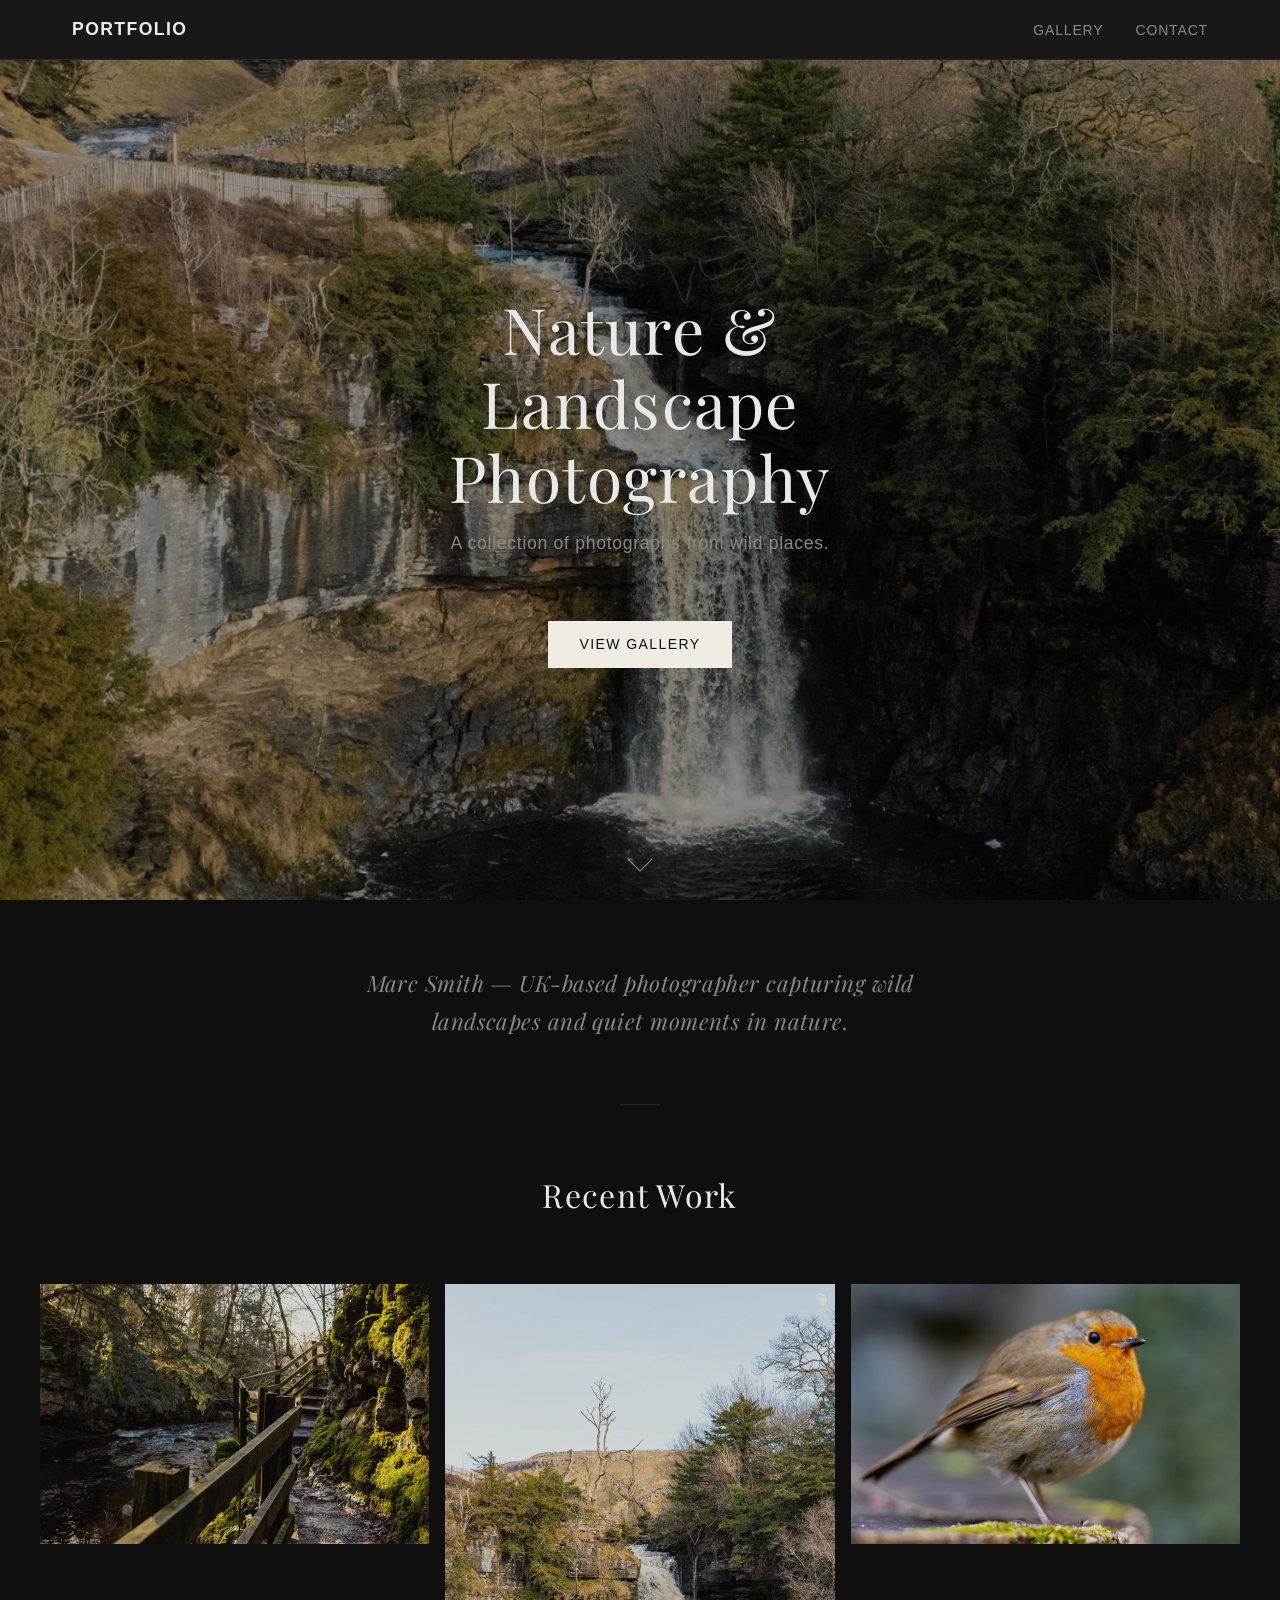
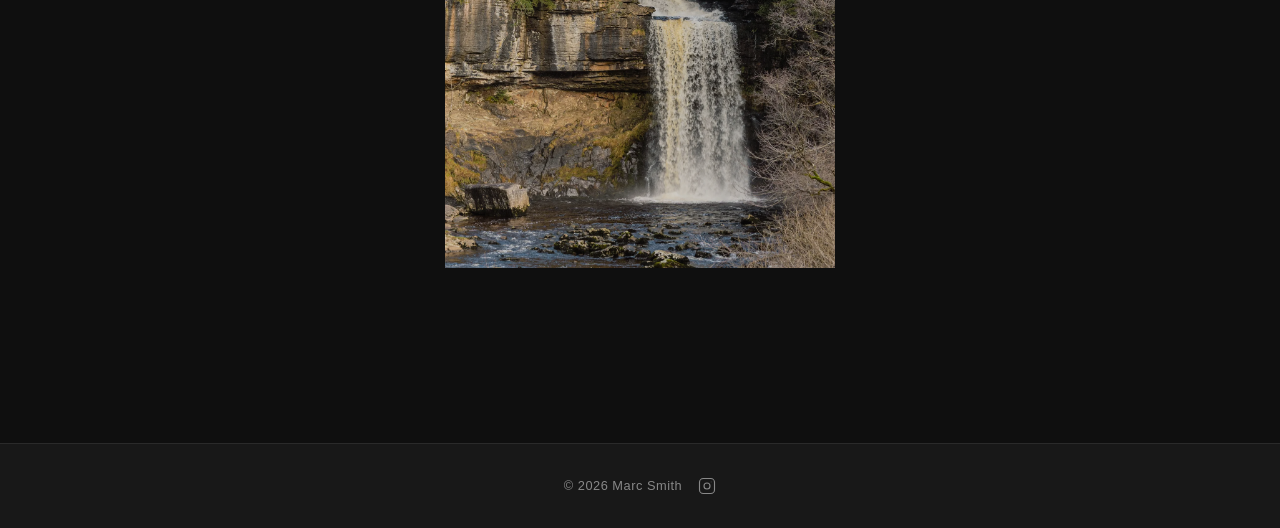
==== index.html @ 1455b78c "Add images and wire up hero and featured grid Co-Authored-By: Claude Sonnet 4.6 <noreply@anthropic.c" ====
<!DOCTYPE html>
<html lang="en">
<head>
  <meta charset="UTF-8">
  <meta name="viewport" content="width=device-width, initial-scale=1.0">
  <title>Photography Portfolio</title>
  <link rel="preconnect" href="https://fonts.googleapis.com">
  <link rel="preconnect" href="https://fonts.gstatic.com" crossorigin>
  <link href="https://fonts.googleapis.com/css2?family=Playfair+Display:wght@300;400&display=swap" rel="stylesheet">
  <link rel="stylesheet" href="styles.css">
</head>
<body>
  <header class="site-header">
    <div class="header-inner">
      <a href="index.html" class="site-logo">Portfolio</a>
      <nav class="site-nav" aria-label="Main navigation">
        <ul class="nav-list">
          <li><a href="gallery.html" class="nav-link">Gallery</a></li>
          <li><a href="contact.html" class="nav-link">Contact</a></li>
        </ul>
      </nav>
      <button class="nav-toggle" aria-label="Toggle navigation" aria-expanded="false">
        <span class="hamburger-bar"></span>
        <span class="hamburger-bar"></span>
        <span class="hamburger-bar"></span>
      </button>
    </div>
  </header>

  <main class="site-main">
    <section class="hero">
      <div class="hero-content">
        <h1 class="hero-title">Nature &amp; Landscape Photography</h1>
        <p class="hero-subtitle">A collection of photographs from wild places.</p>
        <a href="gallery.html" class="btn btn-primary">View Gallery</a>
      </div>
      <div class="scroll-indicator" aria-hidden="true">
        <span class="scroll-arrow"></span>
      </div>
    </section>

    <section class="about-teaser fade-in">
      <div class="about-inner">
        <p class="about-text">Marc Smith &mdash; UK-based photographer capturing wild landscapes and quiet moments in nature.</p>
      </div>
    </section>

    <div class="section-divider"></div>

    <section class="featured">
      <div class="featured-inner">
        <h2 class="featured-title fade-in">Recent Work</h2>
        <div class="featured-grid">
          <a href="gallery.html" class="featured-item fade-in">
            <img src="images/IMG_6391.webp" alt="Featured photograph 1" class="featured-img">
          </a>
          <a href="gallery.html" class="featured-item featured-item--tall fade-in">
            <img src="images/IMG_6436.webp" alt="Featured photograph 2" class="featured-img">
          </a>
          <a href="gallery.html" class="featured-item fade-in">
            <img src="images/IMG_6481.webp" alt="Featured photograph 3" class="featured-img">
          </a>
        </div>
        <a href="gallery.html" class="btn btn-primary fade-in">View All Photos</a>
      </div>
    </section>
  </main>

  <footer class="site-footer">
    <p>&copy; 2026 Marc Smith</p>
    <a href="https://instagram.com/" class="social-link" aria-label="Instagram" target="_blank" rel="noopener">
      <!-- Update href with your Instagram URL -->
      <svg class="social-icon" viewBox="0 0 24 24" fill="none" stroke="currentColor" stroke-width="1.5" stroke-linecap="round" stroke-linejoin="round" aria-hidden="true">
        <rect x="2" y="2" width="20" height="20" rx="5" ry="5"/>
        <circle cx="12" cy="12" r="4"/>
        <circle cx="17.5" cy="6.5" r="0.5" fill="currentColor" stroke="none"/>
      </svg>
    </a>
  </footer>

  <script src="nav.js"></script>
  <script>
    (function () {
      var els = document.querySelectorAll('.fade-in');
      if (!els.length || !window.IntersectionObserver) return;
      var io = new IntersectionObserver(function (entries) {
        entries.forEach(function (e) {
          if (e.isIntersecting) {
            e.target.classList.add('visible');
            io.unobserve(e.target);
          }
        });
      }, { threshold: 0.15 });
      els.forEach(function (el) { io.observe(el); });
    })();
  </script>
</body>
</html>
---- styles.css ----
/* ============================================================
   CSS Custom Properties — Design Tokens
   ============================================================ */
:root {
  --color-bg: #0f0f0f;
  --color-surface: #181818;
  --color-border: #2a2a2a;
  --color-text: #e8e8e8;
  --color-text-muted: #888888;
  --color-accent: #f0ece4;
  --color-btn-bg: #f0ece4;
  --color-btn-text: #0f0f0f;

  --font-family: -apple-system, BlinkMacSystemFont, 'Segoe UI', Roboto, Helvetica, Arial, sans-serif;
  --font-heading: 'Playfair Display', Georgia, serif;
  --font-size-base: 16px;
  --line-height-base: 1.6;

  --header-height: 60px;
  --max-width: 1200px;
  --spacing-sm: 0.5rem;
  --spacing-md: 1rem;
  --spacing-lg: 2rem;
  --spacing-xl: 4rem;
}

/* ============================================================
   Reset & Base
   ============================================================ */
*, *::before, *::after {
  box-sizing: border-box;
  margin: 0;
  padding: 0;
}

html {
  font-size: var(--font-size-base);
  scroll-behavior: smooth;
}

body {
  background-color: var(--color-bg);
  color: var(--color-text);
  font-family: var(--font-family);
  line-height: var(--line-height-base);
  min-height: 100vh;
  display: flex;
  flex-direction: column;
}

a {
  color: inherit;
  text-decoration: none;
}

ul {
  list-style: none;
}

img {
  max-width: 100%;
  height: auto;
  display: block;
}

/* ============================================================
   Site Header
   ============================================================ */
.site-header {
  position: sticky;
  top: 0;
  z-index: 100;
  background-color: var(--color-surface);
  border-bottom: 1px solid var(--color-border);
  height: var(--header-height);
}

.header-inner {
  display: flex;
  align-items: center;
  justify-content: space-between;
  max-width: var(--max-width);
  margin: 0 auto;
  padding: 0 var(--spacing-lg);
  height: 100%;
}

.site-logo {
  font-size: 1.1rem;
  font-weight: 600;
  letter-spacing: 0.08em;
  text-transform: uppercase;
  color: var(--color-accent);
}

/* ============================================================
   Navigation
   ============================================================ */
.nav-list {
  display: flex;
  gap: var(--spacing-lg);
}

.nav-link {
  font-size: 0.875rem;
  letter-spacing: 0.06em;
  text-transform: uppercase;
  color: var(--color-text-muted);
  transition: color 0.2s ease;
}

.nav-link:hover,
.nav-link.active {
  color: var(--color-text);
}

/* Hamburger button — hidden on desktop */
.nav-toggle {
  display: none;
  flex-direction: column;
  justify-content: center;
  gap: 5px;
  background: none;
  border: none;
  cursor: pointer;
  padding: var(--spacing-sm);
  width: 40px;
  height: 40px;
}

.hamburger-bar {
  display: block;
  width: 22px;
  height: 2px;
  background-color: var(--color-text);
  transition: transform 0.2s ease, opacity 0.2s ease;
}

/* ============================================================
   Mobile Navigation (≤ 640px)
   ============================================================ */
@media (max-width: 640px) {
  .nav-toggle {
    display: flex;
  }

  .site-nav {
    display: none;
    position: absolute;
    top: var(--header-height);
    left: 0;
    right: 0;
    background-color: var(--color-surface);
    border-bottom: 1px solid var(--color-border);
    padding: var(--spacing-md) var(--spacing-lg);
  }

  .site-nav.open {
    display: block;
  }

  .nav-list {
    flex-direction: column;
    gap: var(--spacing-md);
  }

  .nav-link {
    font-size: 1rem;
  }
}

/* ============================================================
   Main Content Area
   ============================================================ */
.site-main {
  flex: 1;
}

/* ============================================================
   Hero Section (index.html)
   ============================================================ */
.hero {
  position: relative;
  display: flex;
  align-items: center;
  justify-content: center;
  min-height: calc(100vh - var(--header-height));
  padding: var(--spacing-xl) var(--spacing-lg);
  text-align: center;
  background-image: url('images/DJI_20260128135406_0023_D.webp');
  background-size: cover;
  background-position: center;
}

.hero::before {
  content: '';
  position: absolute;
  inset: 0;
  background: rgba(0, 0, 0, 0.35);
}

.hero-content {
  position: relative;
  z-index: 1;
  max-width: 600px;
  animation: fadeInUp 0.9s ease both;
}

.hero-title {
  font-family: var(--font-heading);
  font-size: clamp(2.2rem, 5vw, 4rem);
  font-weight: 300;
  letter-spacing: 0.02em;
  line-height: 1.15;
  margin-bottom: var(--spacing-md);
  color: var(--color-text);
}

.hero-subtitle {
  font-size: 1.1rem;
  color: var(--color-text-muted);
  margin-bottom: var(--spacing-xl);
  letter-spacing: 0.04em;
}

.scroll-indicator {
  position: absolute;
  bottom: 2rem;
  left: 50%;
  transform: translateX(-50%);
  z-index: 1;
}

.scroll-arrow {
  display: block;
  width: 18px;
  height: 18px;
  border-right: 1.5px solid rgba(255, 255, 255, 0.5);
  border-bottom: 1.5px solid rgba(255, 255, 255, 0.5);
  transform: rotate(45deg);
  animation: scrollBounce 1.6s ease infinite;
}

@keyframes scrollBounce {
  0%, 100% { transform: rotate(45deg) translateY(0); opacity: 0.5; }
  50%       { transform: rotate(45deg) translateY(7px); opacity: 1; }
}

/* ============================================================
   About Teaser (index.html)
   ============================================================ */
.about-teaser {
  padding: var(--spacing-xl) var(--spacing-lg);
  text-align: center;
}

.about-inner {
  max-width: 600px;
  margin: 0 auto;
}

.about-text {
  font-family: var(--font-heading);
  font-size: clamp(1.1rem, 2vw, 1.4rem);
  font-weight: 300;
  font-style: italic;
  color: var(--color-text-muted);
  letter-spacing: 0.02em;
  line-height: 1.7;
}

/* ============================================================
   Section Divider
   ============================================================ */
.section-divider {
  width: 40px;
  height: 1px;
  background-color: var(--color-border);
  margin: 0 auto;
}

/* ============================================================
   Featured Section (index.html)
   ============================================================ */
.featured {
  padding: var(--spacing-xl) var(--spacing-lg);
}

.featured-inner {
  max-width: var(--max-width);
  margin: 0 auto;
  text-align: center;
}

.featured-title {
  font-family: var(--font-heading);
  font-size: clamp(1.4rem, 2.5vw, 2rem);
  font-weight: 400;
  letter-spacing: 0.04em;
  margin-bottom: var(--spacing-xl);
  color: var(--color-text);
}

.featured-grid {
  display: grid;
  grid-template-columns: repeat(3, 1fr);
  gap: var(--spacing-md);
  margin-bottom: var(--spacing-xl);
}

.featured-item {
  display: block;
  overflow: hidden;
  aspect-ratio: 3 / 2;
  background-color: var(--color-surface);
}

.featured-item--tall {
  aspect-ratio: 2 / 3;
}

.featured-img {
  width: 100%;
  height: 100%;
  object-fit: cover;
  opacity: 0.85;
  transition: transform 0.5s ease, opacity 0.5s ease;
}

.featured-item:hover .featured-img {
  transform: scale(1.05);
  opacity: 1;
}

@media (max-width: 640px) {
  .featured-grid {
    grid-template-columns: 1fr;
  }
}

/* ============================================================
   Fade-in utility
   ============================================================ */
@keyframes fadeInUp {
  from { opacity: 0; transform: translateY(24px); }
  to   { opacity: 1; transform: translateY(0); }
}

.fade-in {
  opacity: 0;
  transform: translateY(20px);
  transition: opacity 0.6s ease, transform 0.6s ease;
}

.fade-in.visible {
  opacity: 1;
  transform: none;
}

/* ============================================================
   Button
   ============================================================ */
.btn {
  display: inline-block;
  padding: 0.75rem 2rem;
  font-size: 0.875rem;
  letter-spacing: 0.1em;
  text-transform: uppercase;
  cursor: pointer;
  border: none;
}

.btn-primary {
  background-color: var(--color-btn-bg);
  color: var(--color-btn-text);
  transition: opacity 0.2s ease;
}

.btn-primary:hover {
  opacity: 0.85;
}

/* ============================================================
   Inner Page Sections (gallery.html, contact.html)
   ============================================================ */
.page-section {
  max-width: var(--max-width);
  margin: 0 auto;
  padding: var(--spacing-xl) var(--spacing-lg);
}

.page-title {
  font-size: clamp(1.5rem, 3vw, 2.5rem);
  font-weight: 300;
  letter-spacing: 0.02em;
  margin-bottom: var(--spacing-xl);
  color: var(--color-text);
}

/* ============================================================
   Gallery Grid (placeholder — full implementation in Phase 2)
   ============================================================ */
.photo-grid {
  width: 100%;
}

.gallery-placeholder {
  color: var(--color-text-muted);
  font-size: 0.9rem;
}

/* ============================================================
   Contact Page
   ============================================================ */
.contact-intro {
  color: var(--color-text-muted);
  font-size: 1rem;
  margin-bottom: var(--spacing-lg);
}

.contact-placeholder {
  color: var(--color-text-muted);
  font-size: 0.9rem;
}

/* ============================================================
   Footer
   ============================================================ */
.site-footer {
  background-color: var(--color-surface);
  border-top: 1px solid var(--color-border);
  padding: var(--spacing-lg);
  text-align: center;
  color: var(--color-text-muted);
  font-size: 0.8rem;
  letter-spacing: 0.04em;
  display: flex;
  align-items: center;
  justify-content: center;
  gap: var(--spacing-md);
}

.social-link {
  color: var(--color-text-muted);
  transition: color 0.2s ease;
}

.social-link:hover {
  color: var(--color-text);
}

.social-icon {
  width: 18px;
  height: 18px;
  display: block;
}

/* ============================================================
   Responsive — Tablet adjustments (641px – 1024px)
   ============================================================ */
@media (min-width: 641px) and (max-width: 1024px) {
  .header-inner {
    padding: 0 var(--spacing-lg);
  }

  .page-section {
    padding: var(--spacing-xl) var(--spacing-lg);
  }
}
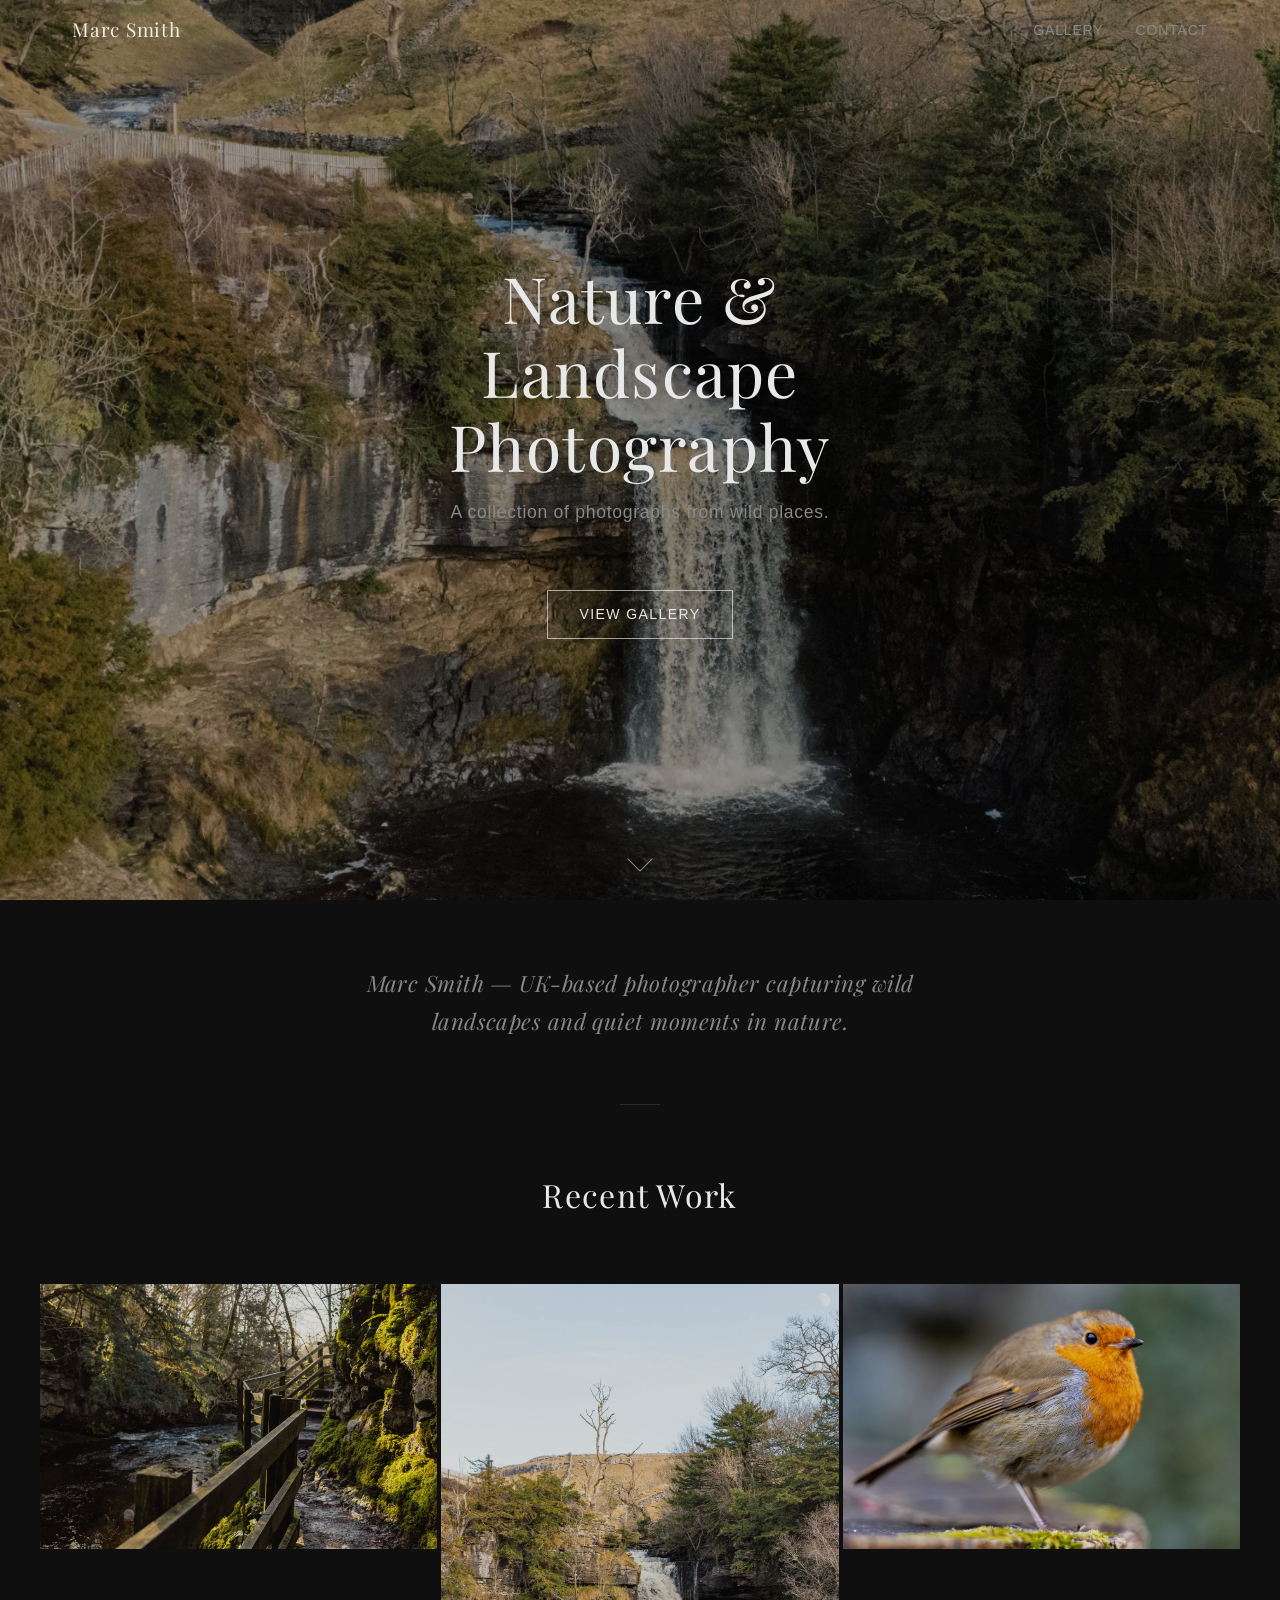
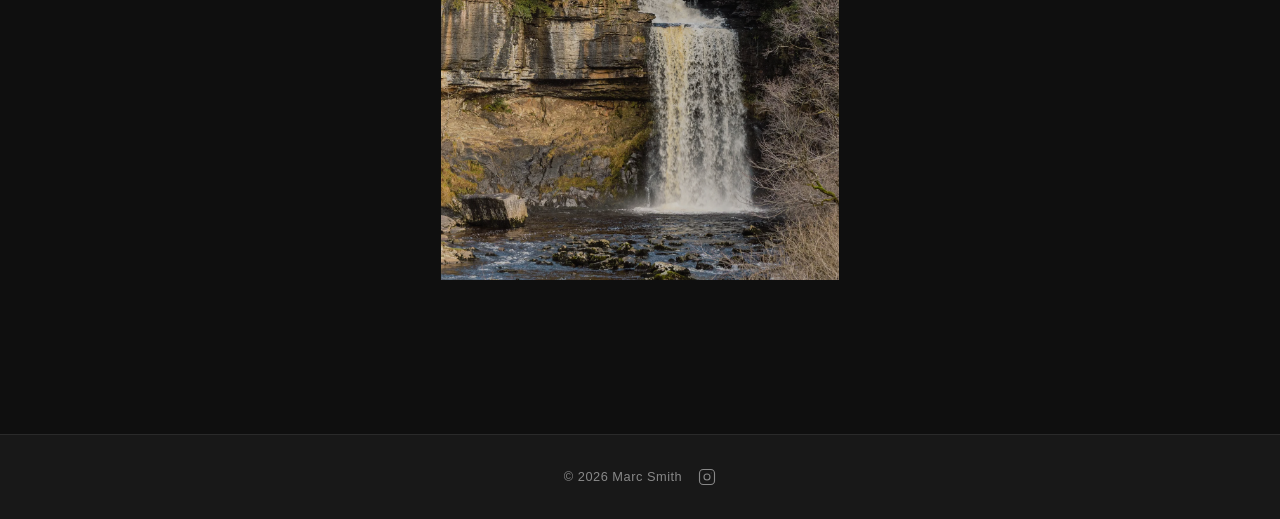
==== commit 37a53fa8: "Overhaul homepage visual design - Fixed transparent header that fades to solid on scroll - Logo upda" ====
--- a/index.html
+++ b/index.html
@@ -12,7 +12,7 @@
 <body>
   <header class="site-header">
     <div class="header-inner">
-      <a href="index.html" class="site-logo">Portfolio</a>
+      <a href="index.html" class="site-logo">Marc Smith</a>
       <nav class="site-nav" aria-label="Main navigation">
         <ul class="nav-list">
           <li><a href="gallery.html" class="nav-link">Gallery</a></li>
@@ -32,7 +32,7 @@
       <div class="hero-content">
         <h1 class="hero-title">Nature &amp; Landscape Photography</h1>
         <p class="hero-subtitle">A collection of photographs from wild places.</p>
-        <a href="gallery.html" class="btn btn-primary">View Gallery</a>
+        <a href="gallery.html" class="btn btn-outline">View Gallery</a>
       </div>
       <div class="scroll-indicator" aria-hidden="true">
         <span class="scroll-arrow"></span>
@@ -61,7 +61,7 @@
             <img src="images/IMG_6481.webp" alt="Featured photograph 3" class="featured-img">
           </a>
         </div>
-        <a href="gallery.html" class="btn btn-primary fade-in">View All Photos</a>
+        <a href="gallery.html" class="view-all-link fade-in">View All Photos &rarr;</a>
       </div>
     </section>
   </main>
--- a/styles.css
+++ b/styles.css
@@ -67,12 +67,20 @@
    Site Header
    ============================================================ */
 .site-header {
-  position: sticky;
+  position: fixed;
   top: 0;
+  left: 0;
+  right: 0;
   z-index: 100;
+  background-color: transparent;
+  border-bottom: 1px solid transparent;
+  height: var(--header-height);
+  transition: background-color 0.4s ease, border-color 0.4s ease;
+}
+
+.site-header.scrolled {
   background-color: var(--color-surface);
-  border-bottom: 1px solid var(--color-border);
-  height: var(--header-height);
+  border-bottom-color: var(--color-border);
 }
 
 .header-inner {
@@ -86,10 +94,10 @@
 }
 
 .site-logo {
-  font-size: 1.1rem;
-  font-weight: 600;
-  letter-spacing: 0.08em;
-  text-transform: uppercase;
+  font-family: var(--font-heading);
+  font-size: 1.2rem;
+  font-weight: 400;
+  letter-spacing: 0.04em;
   color: var(--color-accent);
 }
 
@@ -184,12 +192,18 @@
   display: flex;
   align-items: center;
   justify-content: center;
-  min-height: calc(100vh - var(--header-height));
+  min-height: 100vh;
   padding: var(--spacing-xl) var(--spacing-lg);
   text-align: center;
   background-image: url('images/DJI_20260128135406_0023_D.webp');
   background-size: cover;
   background-position: center;
+}
+
+@media (min-width: 641px) {
+  .hero {
+    background-attachment: fixed;
+  }
 }
 
 .hero::before {
@@ -283,13 +297,21 @@
    Featured Section (index.html)
    ============================================================ */
 .featured {
-  padding: var(--spacing-xl) var(--spacing-lg);
+  padding: var(--spacing-xl) 0;
 }
 
 .featured-inner {
   max-width: var(--max-width);
   margin: 0 auto;
   text-align: center;
+  padding: 0 var(--spacing-lg);
+}
+
+.featured-inner > .featured-grid {
+  padding: 0;
+  margin-left: calc(-1 * var(--spacing-lg));
+  margin-right: calc(-1 * var(--spacing-lg));
+  width: calc(100% + var(--spacing-lg) * 2);
 }
 
 .featured-title {
@@ -304,7 +326,7 @@
 .featured-grid {
   display: grid;
   grid-template-columns: repeat(3, 1fr);
-  gap: var(--spacing-md);
+  gap: 4px;
   margin-bottom: var(--spacing-xl);
 }
 
@@ -358,7 +380,7 @@
 }
 
 /* ============================================================
-   Button
+   Buttons & Links
    ============================================================ */
 .btn {
   display: inline-block;
@@ -380,13 +402,38 @@
   opacity: 0.85;
 }
 
+.btn-outline {
+  background: transparent;
+  border: 1px solid rgba(255, 255, 255, 0.6);
+  color: var(--color-text);
+  transition: background 0.25s ease, border-color 0.25s ease;
+}
+
+.btn-outline:hover {
+  background: rgba(255, 255, 255, 0.1);
+  border-color: var(--color-text);
+}
+
+.view-all-link {
+  display: inline-block;
+  font-size: 0.875rem;
+  letter-spacing: 0.1em;
+  text-transform: uppercase;
+  color: var(--color-text-muted);
+  transition: color 0.2s ease;
+}
+
+.view-all-link:hover {
+  color: var(--color-text);
+}
+
 /* ============================================================
    Inner Page Sections (gallery.html, contact.html)
    ============================================================ */
 .page-section {
   max-width: var(--max-width);
   margin: 0 auto;
-  padding: var(--spacing-xl) var(--spacing-lg);
+  padding: calc(var(--spacing-xl) + var(--header-height)) var(--spacing-lg) var(--spacing-xl);
 }
 
 .page-title {
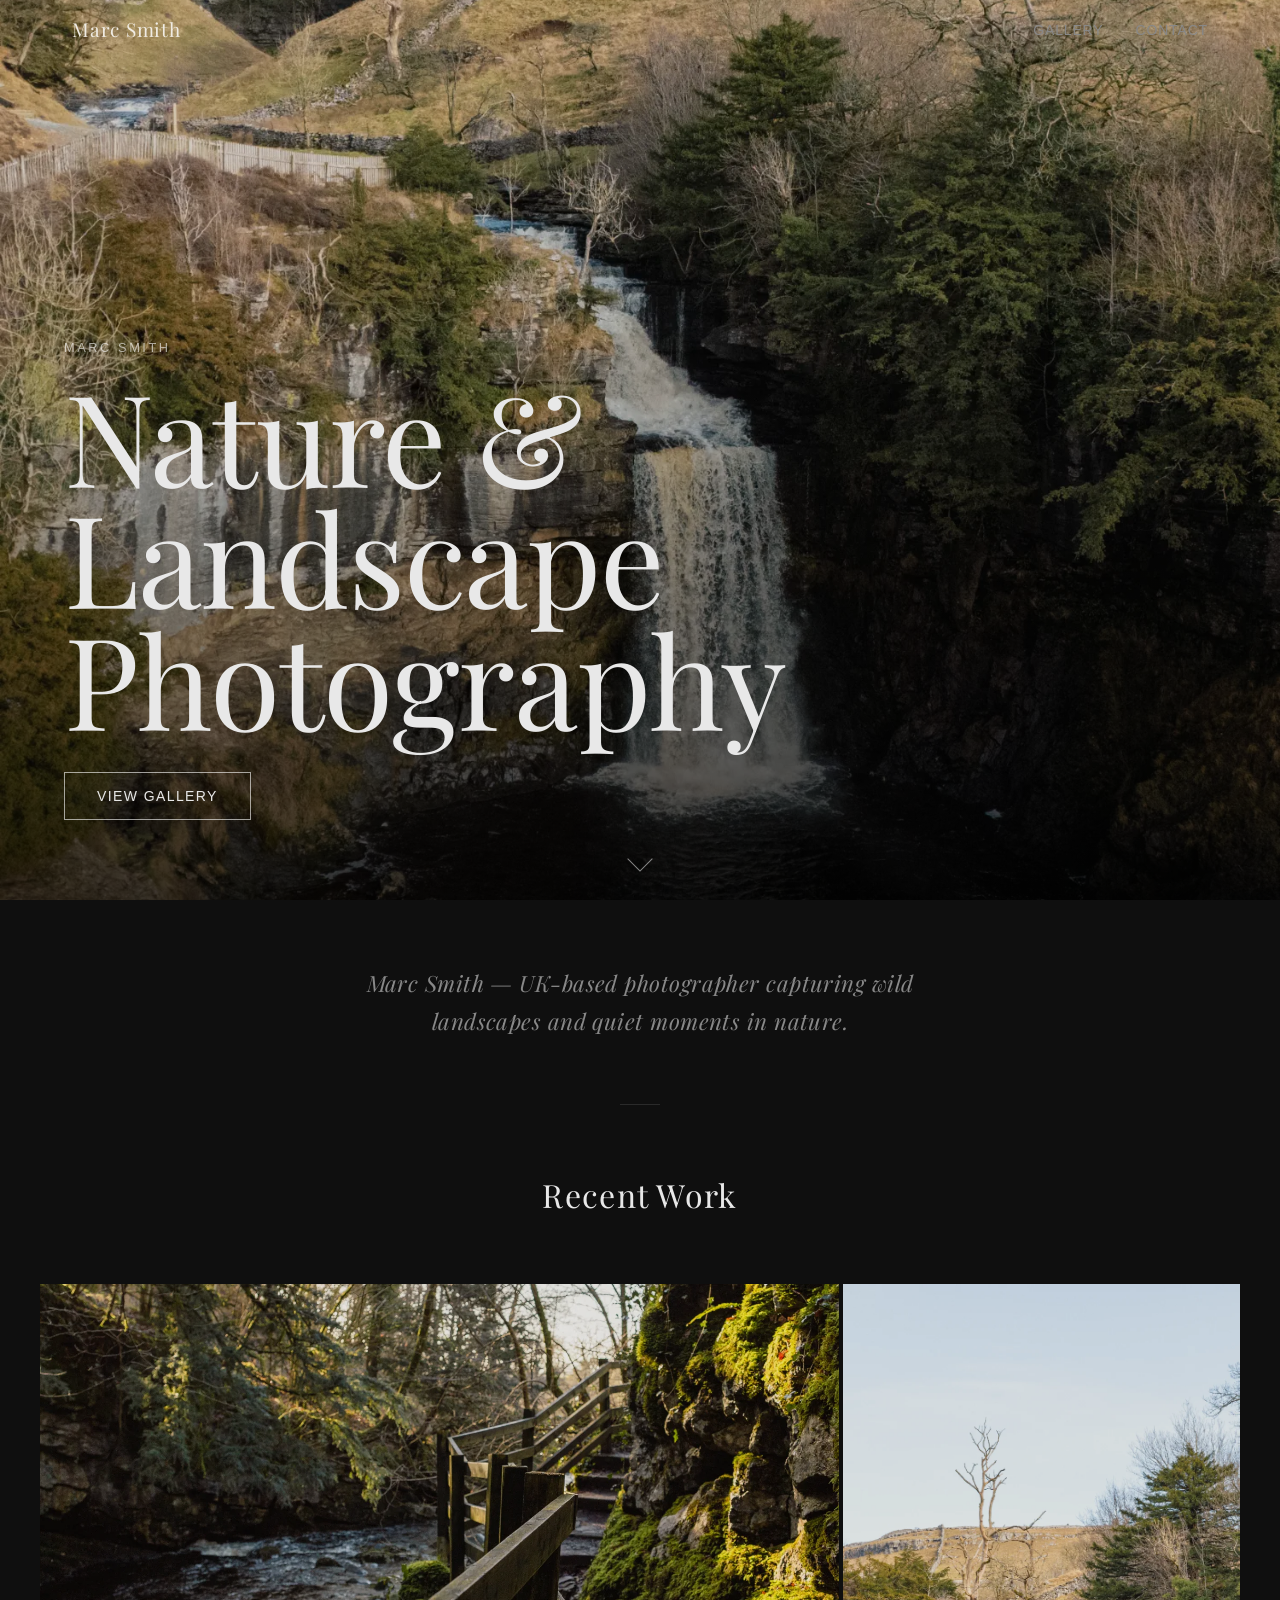
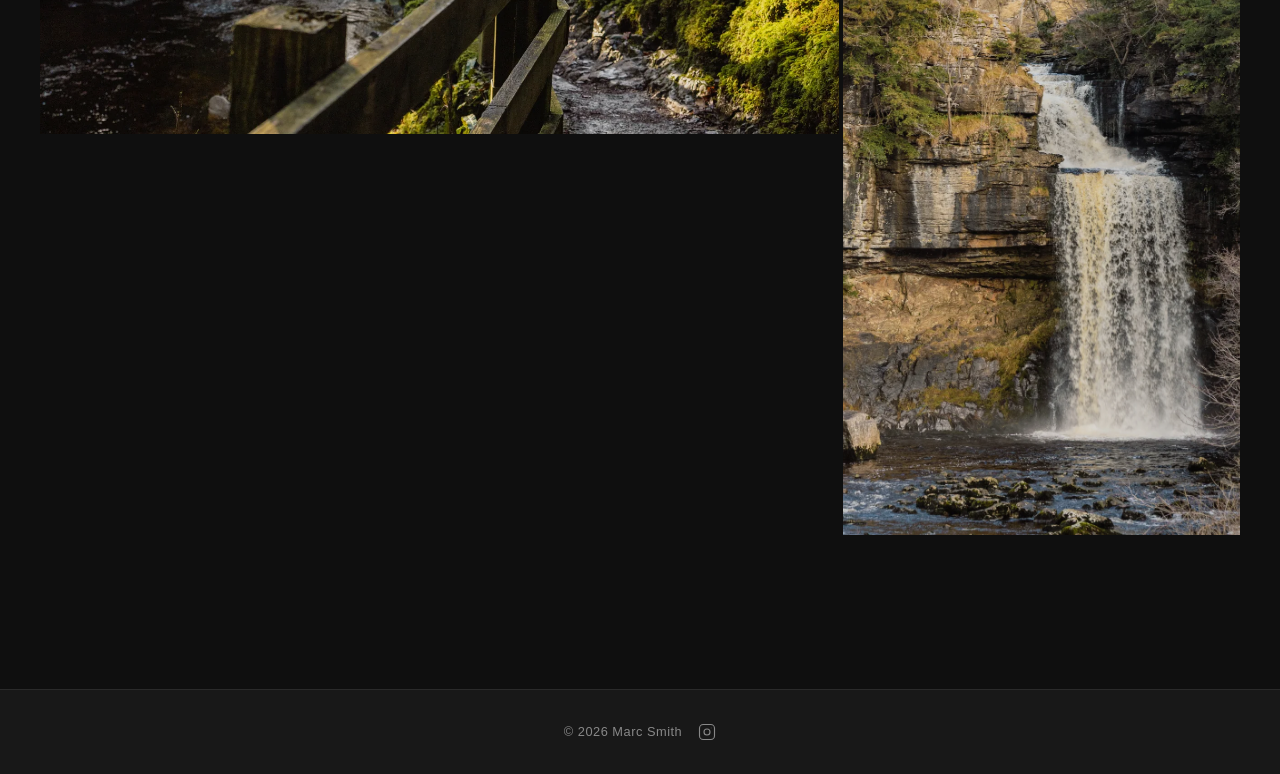
==== commit 9a004b05: "Major homepage wow factor improvements - Hero: giant bottom-left title, gradient overlay (photo show" ====
--- a/index.html
+++ b/index.html
@@ -30,8 +30,8 @@
   <main class="site-main">
     <section class="hero">
       <div class="hero-content">
-        <h1 class="hero-title">Nature &amp; Landscape Photography</h1>
-        <p class="hero-subtitle">A collection of photographs from wild places.</p>
+        <p class="hero-eyebrow">Marc Smith</p>
+        <h1 class="hero-title">Nature &amp;<br>Landscape<br>Photography</h1>
         <a href="gallery.html" class="btn btn-outline">View Gallery</a>
       </div>
       <div class="scroll-indicator" aria-hidden="true">
@@ -53,12 +53,19 @@
         <div class="featured-grid">
           <a href="gallery.html" class="featured-item fade-in">
             <img src="images/IMG_6391.webp" alt="Featured photograph 1" class="featured-img">
+            <span class="featured-overlay">View Gallery</span>
           </a>
-          <a href="gallery.html" class="featured-item featured-item--tall fade-in">
+          <a href="gallery.html" class="featured-item fade-in">
             <img src="images/IMG_6436.webp" alt="Featured photograph 2" class="featured-img">
+            <span class="featured-overlay">View Gallery</span>
           </a>
           <a href="gallery.html" class="featured-item fade-in">
             <img src="images/IMG_6481.webp" alt="Featured photograph 3" class="featured-img">
+            <span class="featured-overlay">View Gallery</span>
+          </a>
+          <a href="gallery.html" class="featured-item fade-in">
+            <img src="images/IMG_6445.webp" alt="Featured photograph 4" class="featured-img">
+            <span class="featured-overlay">View Gallery</span>
           </a>
         </div>
         <a href="gallery.html" class="view-all-link fade-in">View All Photos &rarr;</a>
--- a/styles.css
+++ b/styles.css
@@ -210,31 +210,39 @@
   content: '';
   position: absolute;
   inset: 0;
-  background: rgba(0, 0, 0, 0.35);
+  background: linear-gradient(
+    to bottom,
+    rgba(0, 0, 0, 0.1) 0%,
+    rgba(0, 0, 0, 0.15) 40%,
+    rgba(0, 0, 0, 0.75) 100%
+  );
 }
 
 .hero-content {
-  position: relative;
+  position: absolute;
+  bottom: 5rem;
+  left: clamp(1.5rem, 5vw, 5rem);
   z-index: 1;
-  max-width: 600px;
+  text-align: left;
   animation: fadeInUp 0.9s ease both;
+}
+
+.hero-eyebrow {
+  font-size: 0.8rem;
+  letter-spacing: 0.2em;
+  text-transform: uppercase;
+  color: rgba(255, 255, 255, 0.6);
+  margin-bottom: 1rem;
 }
 
 .hero-title {
   font-family: var(--font-heading);
-  font-size: clamp(2.2rem, 5vw, 4rem);
+  font-size: clamp(4rem, 10vw, 9rem);
   font-weight: 300;
-  letter-spacing: 0.02em;
-  line-height: 1.15;
-  margin-bottom: var(--spacing-md);
-  color: var(--color-text);
-}
-
-.hero-subtitle {
-  font-size: 1.1rem;
-  color: var(--color-text-muted);
-  margin-bottom: var(--spacing-xl);
-  letter-spacing: 0.04em;
+  letter-spacing: -0.01em;
+  line-height: 0.95;
+  margin-bottom: var(--spacing-lg);
+  color: var(--color-text);
 }
 
 .scroll-indicator {
@@ -325,38 +333,73 @@
 
 .featured-grid {
   display: grid;
-  grid-template-columns: repeat(3, 1fr);
+  grid-template-columns: 1fr 1fr 1fr;
+  grid-template-rows: auto auto;
   gap: 4px;
   margin-bottom: var(--spacing-xl);
 }
 
 .featured-item {
+  position: relative;
   display: block;
   overflow: hidden;
-  aspect-ratio: 3 / 2;
   background-color: var(--color-surface);
 }
 
-.featured-item--tall {
-  aspect-ratio: 2 / 3;
-}
+/* Wide — top left, spans 2 cols */
+.featured-item:nth-child(1) { grid-column: 1 / 3; grid-row: 1; aspect-ratio: 16 / 9; }
+/* Tall — right col, spans 2 rows */
+.featured-item:nth-child(2) { grid-column: 3; grid-row: 1 / 3; min-height: 400px; }
+/* Two squares — bottom left */
+.featured-item:nth-child(3) { grid-column: 1; grid-row: 2; aspect-ratio: 1; }
+.featured-item:nth-child(4) { grid-column: 2; grid-row: 2; aspect-ratio: 1; }
 
 .featured-img {
   width: 100%;
   height: 100%;
   object-fit: cover;
-  opacity: 0.85;
-  transition: transform 0.5s ease, opacity 0.5s ease;
+  opacity: 0.9;
+  transition: transform 0.6s ease, opacity 0.4s ease;
+}
+
+.featured-overlay {
+  position: absolute;
+  inset: 0;
+  display: flex;
+  align-items: center;
+  justify-content: center;
+  background: rgba(0, 0, 0, 0);
+  color: white;
+  font-size: 0.7rem;
+  letter-spacing: 0.2em;
+  text-transform: uppercase;
+  opacity: 0;
+  transition: opacity 0.3s ease, background 0.3s ease;
 }
 
 .featured-item:hover .featured-img {
-  transform: scale(1.05);
+  transform: scale(1.04);
   opacity: 1;
+}
+
+.featured-item:hover .featured-overlay {
+  opacity: 1;
+  background: rgba(0, 0, 0, 0.35);
 }
 
 @media (max-width: 640px) {
   .featured-grid {
     grid-template-columns: 1fr;
+  }
+
+  .featured-item:nth-child(1),
+  .featured-item:nth-child(2),
+  .featured-item:nth-child(3),
+  .featured-item:nth-child(4) {
+    grid-column: 1;
+    grid-row: auto;
+    aspect-ratio: 3 / 2;
+    min-height: auto;
   }
 }
 
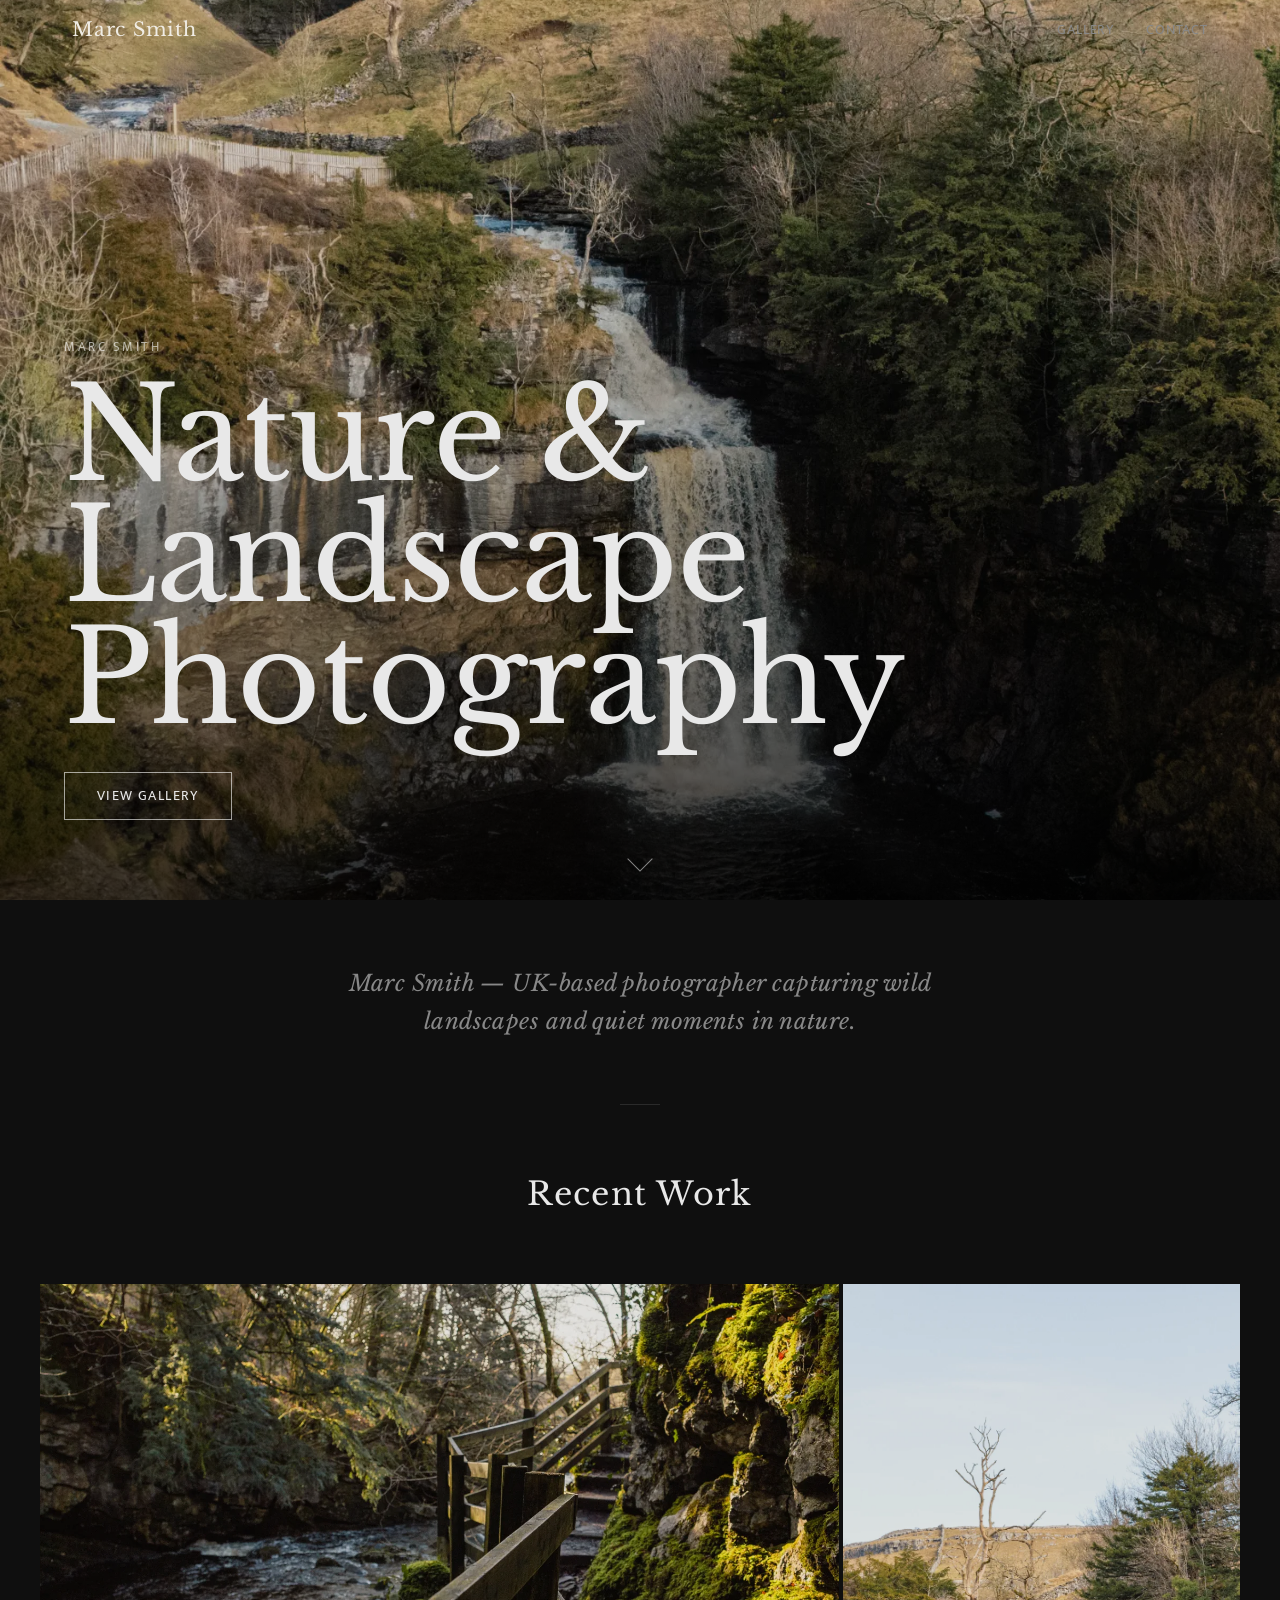
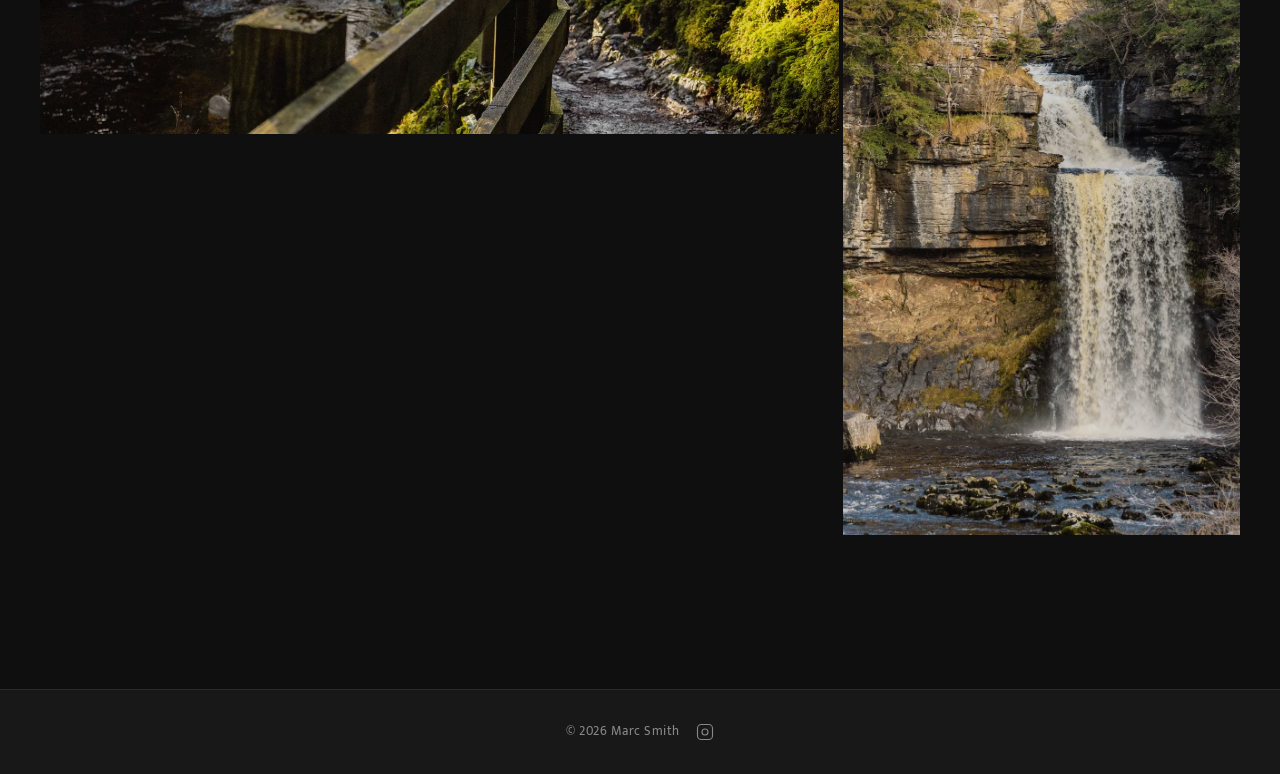
==== commit 8d7c31b7: "Switch typography to Mukta + Libre Baskerville Co-Authored-By: Claude Sonnet 4.6 <noreply@anthropic." ====
--- a/index.html
+++ b/index.html
@@ -6,7 +6,7 @@
   <title>Photography Portfolio</title>
   <link rel="preconnect" href="https://fonts.googleapis.com">
   <link rel="preconnect" href="https://fonts.gstatic.com" crossorigin>
-  <link href="https://fonts.googleapis.com/css2?family=Playfair+Display:wght@300;400&display=swap" rel="stylesheet">
+  <link href="https://fonts.googleapis.com/css2?family=Libre+Baskerville:ital,wght@0,400;0,700;1,400&family=Mukta:wght@300;400;500&display=swap" rel="stylesheet">
   <link rel="stylesheet" href="styles.css">
 </head>
 <body>
@@ -75,8 +75,7 @@
 
   <footer class="site-footer">
     <p>&copy; 2026 Marc Smith</p>
-    <a href="https://instagram.com/" class="social-link" aria-label="Instagram" target="_blank" rel="noopener">
-      <!-- Update href with your Instagram URL -->
+    <a href="https://instagram.com/marcsmithuk" class="social-link" aria-label="Instagram" target="_blank" rel="noopener">
       <svg class="social-icon" viewBox="0 0 24 24" fill="none" stroke="currentColor" stroke-width="1.5" stroke-linecap="round" stroke-linejoin="round" aria-hidden="true">
         <rect x="2" y="2" width="20" height="20" rx="5" ry="5"/>
         <circle cx="12" cy="12" r="4"/>
--- a/styles.css
+++ b/styles.css
@@ -11,8 +11,8 @@
   --color-btn-bg: #f0ece4;
   --color-btn-text: #0f0f0f;
 
-  --font-family: -apple-system, BlinkMacSystemFont, 'Segoe UI', Roboto, Helvetica, Arial, sans-serif;
-  --font-heading: 'Playfair Display', Georgia, serif;
+  --font-family: 'Mukta', -apple-system, BlinkMacSystemFont, sans-serif;
+  --font-heading: 'Libre Baskerville', Georgia, serif;
   --font-size-base: 16px;
   --line-height-base: 1.6;
 
@@ -488,29 +488,284 @@
 }
 
 /* ============================================================
-   Gallery Grid (placeholder — full implementation in Phase 2)
-   ============================================================ */
-.photo-grid {
+   Gallery Page
+   ============================================================ */
+.gallery-page {
+  padding-top: calc(var(--header-height) + var(--spacing-xl));
+  padding-bottom: var(--spacing-xl);
+}
+
+.gallery-header {
+  display: flex;
+  align-items: center;
+  justify-content: space-between;
+  max-width: var(--max-width);
+  margin: 0 auto var(--spacing-xl);
+  padding: 0 var(--spacing-lg);
+  flex-wrap: wrap;
+  gap: var(--spacing-md);
+}
+
+.gallery-page-title {
+  font-family: var(--font-heading);
+  font-size: clamp(2rem, 4vw, 3rem);
+  font-weight: 300;
+  letter-spacing: 0.02em;
+  color: var(--color-text);
+}
+
+.gallery-filters {
+  display: flex;
+  gap: var(--spacing-sm);
+}
+
+.filter-btn {
+  background: none;
+  border: 1px solid var(--color-border);
+  color: var(--color-text-muted);
+  font-size: 0.75rem;
+  letter-spacing: 0.1em;
+  text-transform: uppercase;
+  padding: 0.4rem 1rem;
+  cursor: pointer;
+  transition: color 0.2s ease, border-color 0.2s ease;
+}
+
+.filter-btn:hover,
+.filter-btn.active {
+  color: var(--color-text);
+  border-color: var(--color-text);
+}
+
+.gallery-grid {
+  display: grid;
+  grid-template-columns: repeat(3, 1fr);
+  gap: 4px;
+  padding: 0 4px;
+}
+
+.gallery-item {
+  position: relative;
+  overflow: hidden;
+  cursor: pointer;
+  background-color: var(--color-surface);
+  aspect-ratio: 3 / 2;
+}
+
+.gallery-item img {
   width: 100%;
-}
-
-.gallery-placeholder {
-  color: var(--color-text-muted);
-  font-size: 0.9rem;
-}
+  height: 100%;
+  object-fit: cover;
+  transition: transform 0.5s ease, opacity 0.3s ease;
+  opacity: 0.88;
+}
+
+.gallery-item-overlay {
+  position: absolute;
+  inset: 0;
+  background: rgba(0, 0, 0, 0);
+  transition: background 0.3s ease;
+}
+
+.gallery-item:hover img {
+  transform: scale(1.04);
+  opacity: 1;
+}
+
+.gallery-item:hover .gallery-item-overlay {
+  background: rgba(0, 0, 0, 0.15);
+}
+
+@media (max-width: 640px) {
+  .gallery-grid {
+    grid-template-columns: repeat(2, 1fr);
+  }
+}
+
+/* ============================================================
+   Lightbox
+   ============================================================ */
+.lightbox {
+  position: fixed;
+  inset: 0;
+  z-index: 1000;
+  background: rgba(0, 0, 0, 0.95);
+  display: flex;
+  align-items: center;
+  justify-content: center;
+  opacity: 0;
+  pointer-events: none;
+  transition: opacity 0.3s ease;
+}
+
+.lightbox.active {
+  opacity: 1;
+  pointer-events: all;
+}
+
+.lightbox-inner {
+  max-width: 90vw;
+  max-height: 90vh;
+  display: flex;
+  align-items: center;
+  justify-content: center;
+}
+
+.lightbox-img {
+  max-width: 90vw;
+  max-height: 90vh;
+  object-fit: contain;
+  display: block;
+}
+
+.lightbox-close,
+.lightbox-prev,
+.lightbox-next {
+  position: absolute;
+  background: none;
+  border: none;
+  color: rgba(255, 255, 255, 0.7);
+  cursor: pointer;
+  font-size: 1.5rem;
+  padding: 1rem;
+  transition: color 0.2s ease;
+  line-height: 1;
+}
+
+.lightbox-close:hover,
+.lightbox-prev:hover,
+.lightbox-next:hover {
+  color: white;
+}
+
+.lightbox-close { top: 1rem; right: 1rem; font-size: 2rem; }
+.lightbox-prev  { left: 1rem; top: 50%; transform: translateY(-50%); font-size: 2rem; }
+.lightbox-next  { right: 1rem; top: 50%; transform: translateY(-50%); font-size: 2rem; }
 
 /* ============================================================
    Contact Page
    ============================================================ */
-.contact-intro {
+.contact-page {
+  padding-top: calc(var(--header-height) + var(--spacing-xl));
+  padding-bottom: var(--spacing-xl);
+}
+
+.contact-layout {
+  max-width: var(--max-width);
+  margin: 0 auto;
+  padding: 0 var(--spacing-lg);
+  display: grid;
+  grid-template-columns: 1fr 1fr;
+  gap: var(--spacing-xl);
+  align-items: start;
+}
+
+.contact-eyebrow {
+  font-size: 0.75rem;
+  letter-spacing: 0.2em;
+  text-transform: uppercase;
+  color: var(--color-text-muted);
+  margin-bottom: var(--spacing-md);
+}
+
+.contact-title {
+  font-family: var(--font-heading);
+  font-size: clamp(2.5rem, 5vw, 4.5rem);
+  font-weight: 300;
+  line-height: 1.05;
+  color: var(--color-text);
+  margin-bottom: var(--spacing-lg);
+}
+
+.contact-body {
   color: var(--color-text-muted);
   font-size: 1rem;
-  margin-bottom: var(--spacing-lg);
-}
-
-.contact-placeholder {
-  color: var(--color-text-muted);
-  font-size: 0.9rem;
+  line-height: 1.7;
+  margin-bottom: var(--spacing-xl);
+  max-width: 360px;
+}
+
+.contact-details {
+  display: flex;
+  flex-direction: column;
+  gap: var(--spacing-md);
+}
+
+.contact-detail {
+  display: flex;
+  flex-direction: column;
+  gap: 0.2rem;
+}
+
+.contact-detail-label {
+  font-size: 0.7rem;
+  letter-spacing: 0.15em;
+  text-transform: uppercase;
+  color: var(--color-text-muted);
+}
+
+.contact-detail-value {
+  font-size: 0.95rem;
+  color: var(--color-text);
+}
+
+.contact-detail-link:hover {
+  color: var(--color-accent);
+}
+
+.contact-form {
+  display: flex;
+  flex-direction: column;
+  gap: var(--spacing-lg);
+}
+
+.form-group {
+  display: flex;
+  flex-direction: column;
+  gap: 0.5rem;
+}
+
+.form-label {
+  font-size: 0.7rem;
+  letter-spacing: 0.15em;
+  text-transform: uppercase;
+  color: var(--color-text-muted);
+}
+
+.form-input {
+  background: var(--color-surface);
+  border: 1px solid var(--color-border);
+  color: var(--color-text);
+  font-family: var(--font-family);
+  font-size: 0.95rem;
+  padding: 0.75rem 1rem;
+  outline: none;
+  transition: border-color 0.2s ease;
+  width: 100%;
+  -webkit-appearance: none;
+}
+
+.form-input:focus {
+  border-color: var(--color-text-muted);
+}
+
+.form-select {
+  cursor: pointer;
+}
+
+.form-textarea {
+  resize: vertical;
+  min-height: 130px;
+}
+
+.form-submit {
+  align-self: flex-start;
+}
+
+@media (max-width: 768px) {
+  .contact-layout {
+    grid-template-columns: 1fr;
+  }
 }
 
 /* ============================================================
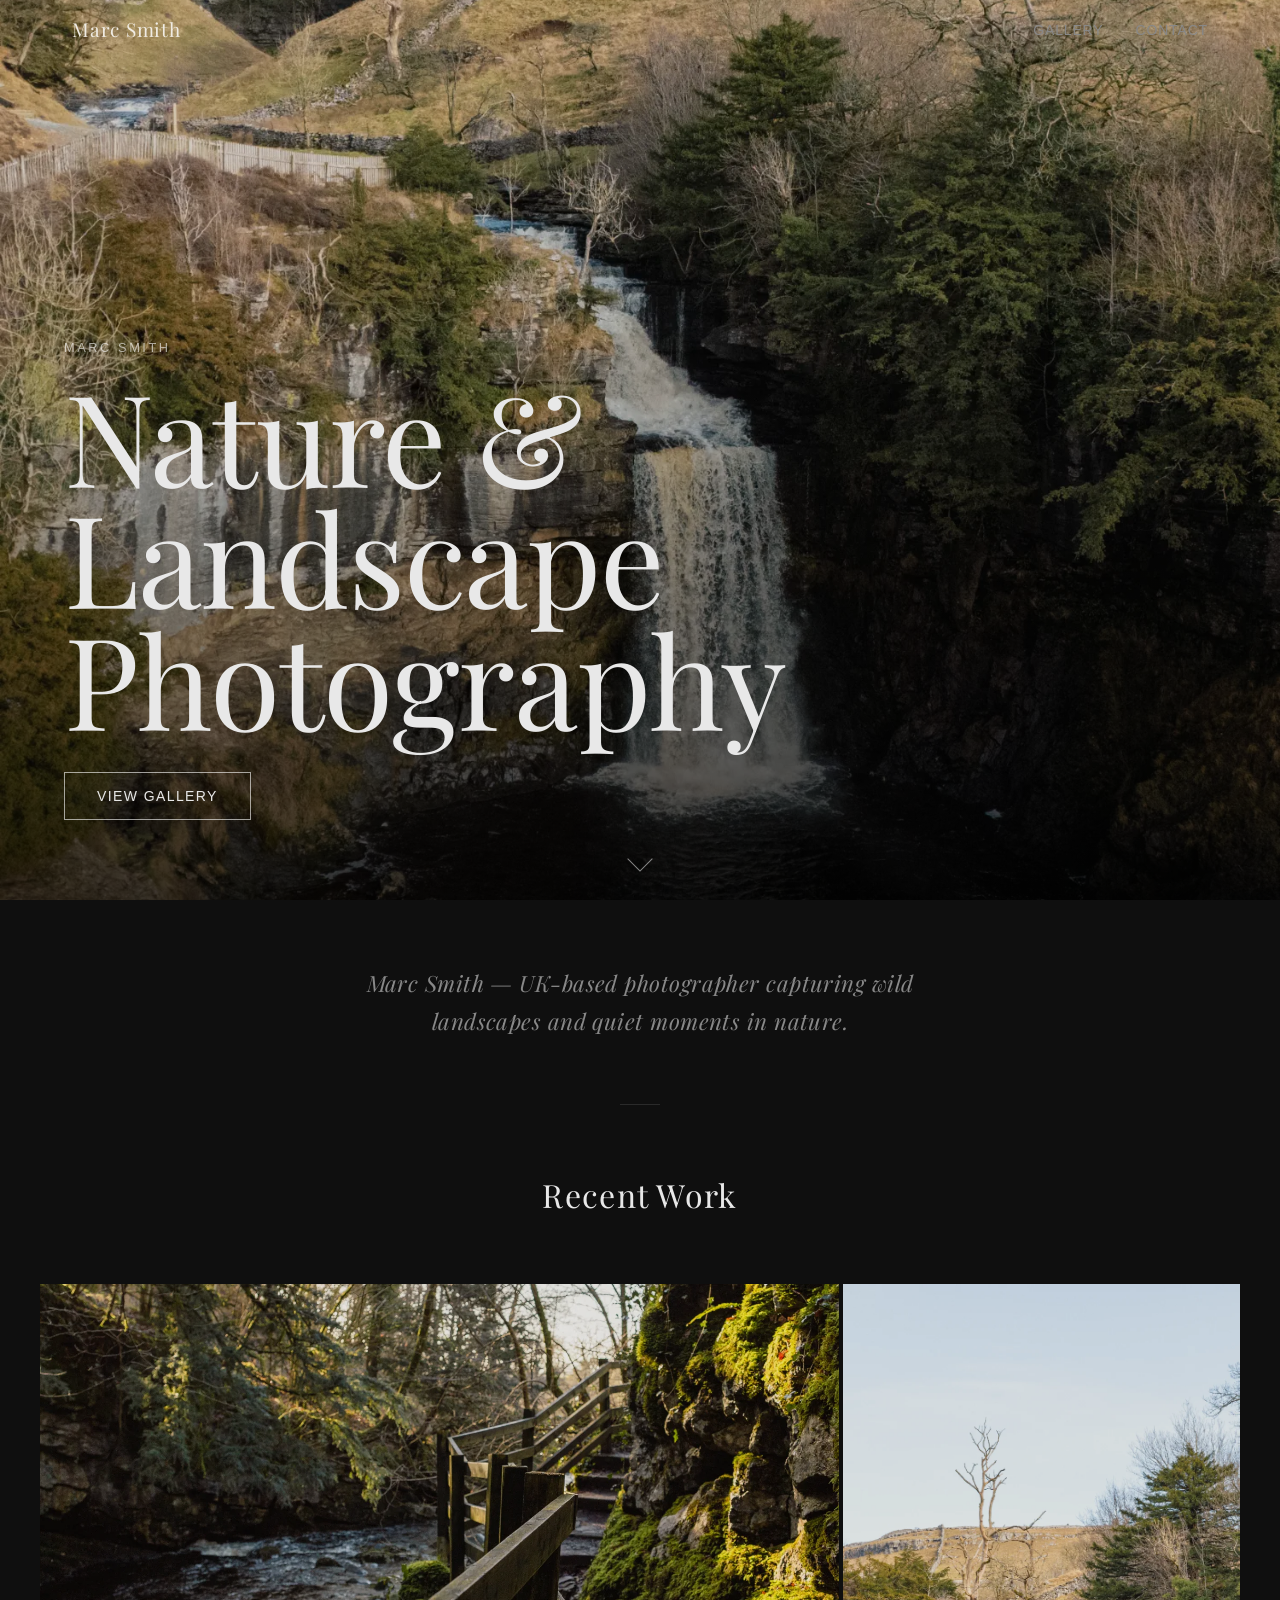
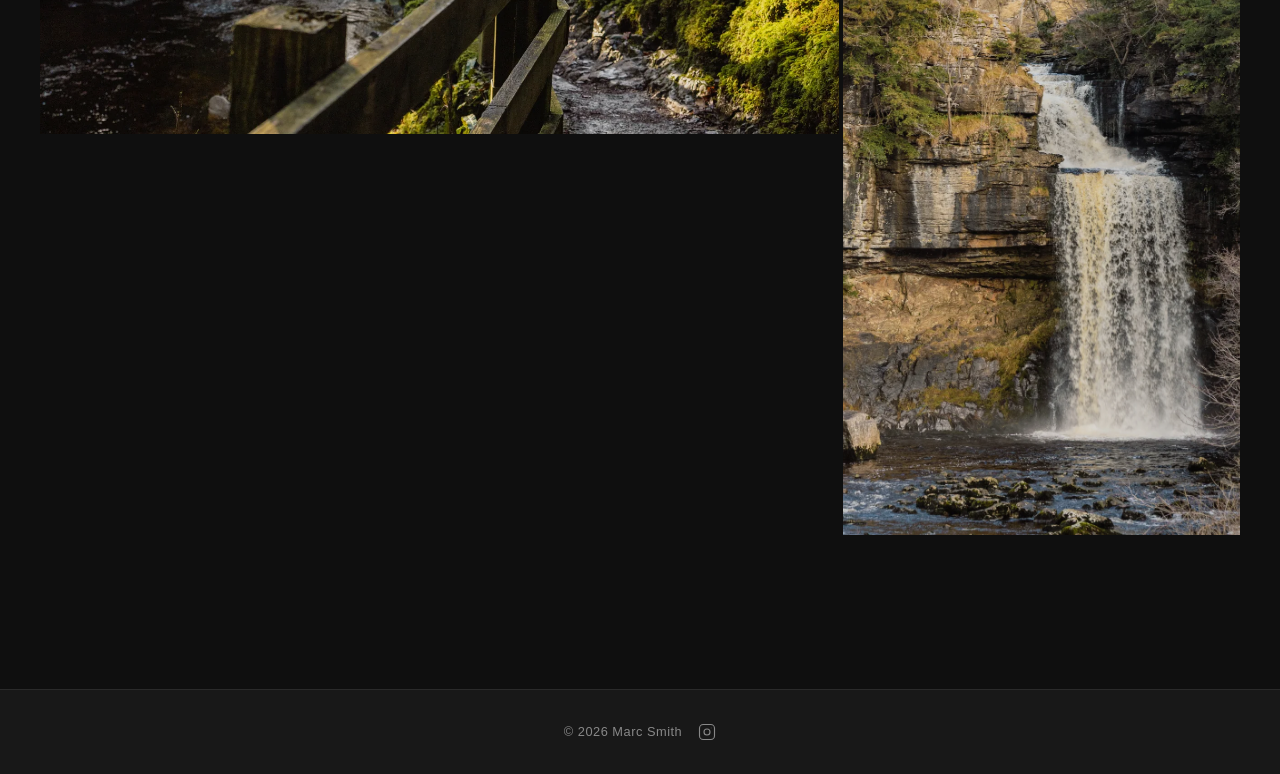
==== commit 667b7f93: "Revert to Playfair Display typography Co-Authored-By: Claude Sonnet 4.6 <noreply@anthropic.com>" ====
--- a/index.html
+++ b/index.html
@@ -6,7 +6,7 @@
   <title>Photography Portfolio</title>
   <link rel="preconnect" href="https://fonts.googleapis.com">
   <link rel="preconnect" href="https://fonts.gstatic.com" crossorigin>
-  <link href="https://fonts.googleapis.com/css2?family=Libre+Baskerville:ital,wght@0,400;0,700;1,400&family=Mukta:wght@300;400;500&display=swap" rel="stylesheet">
+  <link href="https://fonts.googleapis.com/css2?family=Playfair+Display:wght@300;400&display=swap" rel="stylesheet">
   <link rel="stylesheet" href="styles.css">
 </head>
 <body>
--- a/styles.css
+++ b/styles.css
@@ -11,8 +11,8 @@
   --color-btn-bg: #f0ece4;
   --color-btn-text: #0f0f0f;
 
-  --font-family: 'Mukta', -apple-system, BlinkMacSystemFont, sans-serif;
-  --font-heading: 'Libre Baskerville', Georgia, serif;
+  --font-family: -apple-system, BlinkMacSystemFont, 'Segoe UI', Roboto, Helvetica, Arial, sans-serif;
+  --font-heading: 'Playfair Display', Georgia, serif;
   --font-size-base: 16px;
   --line-height-base: 1.6;
 
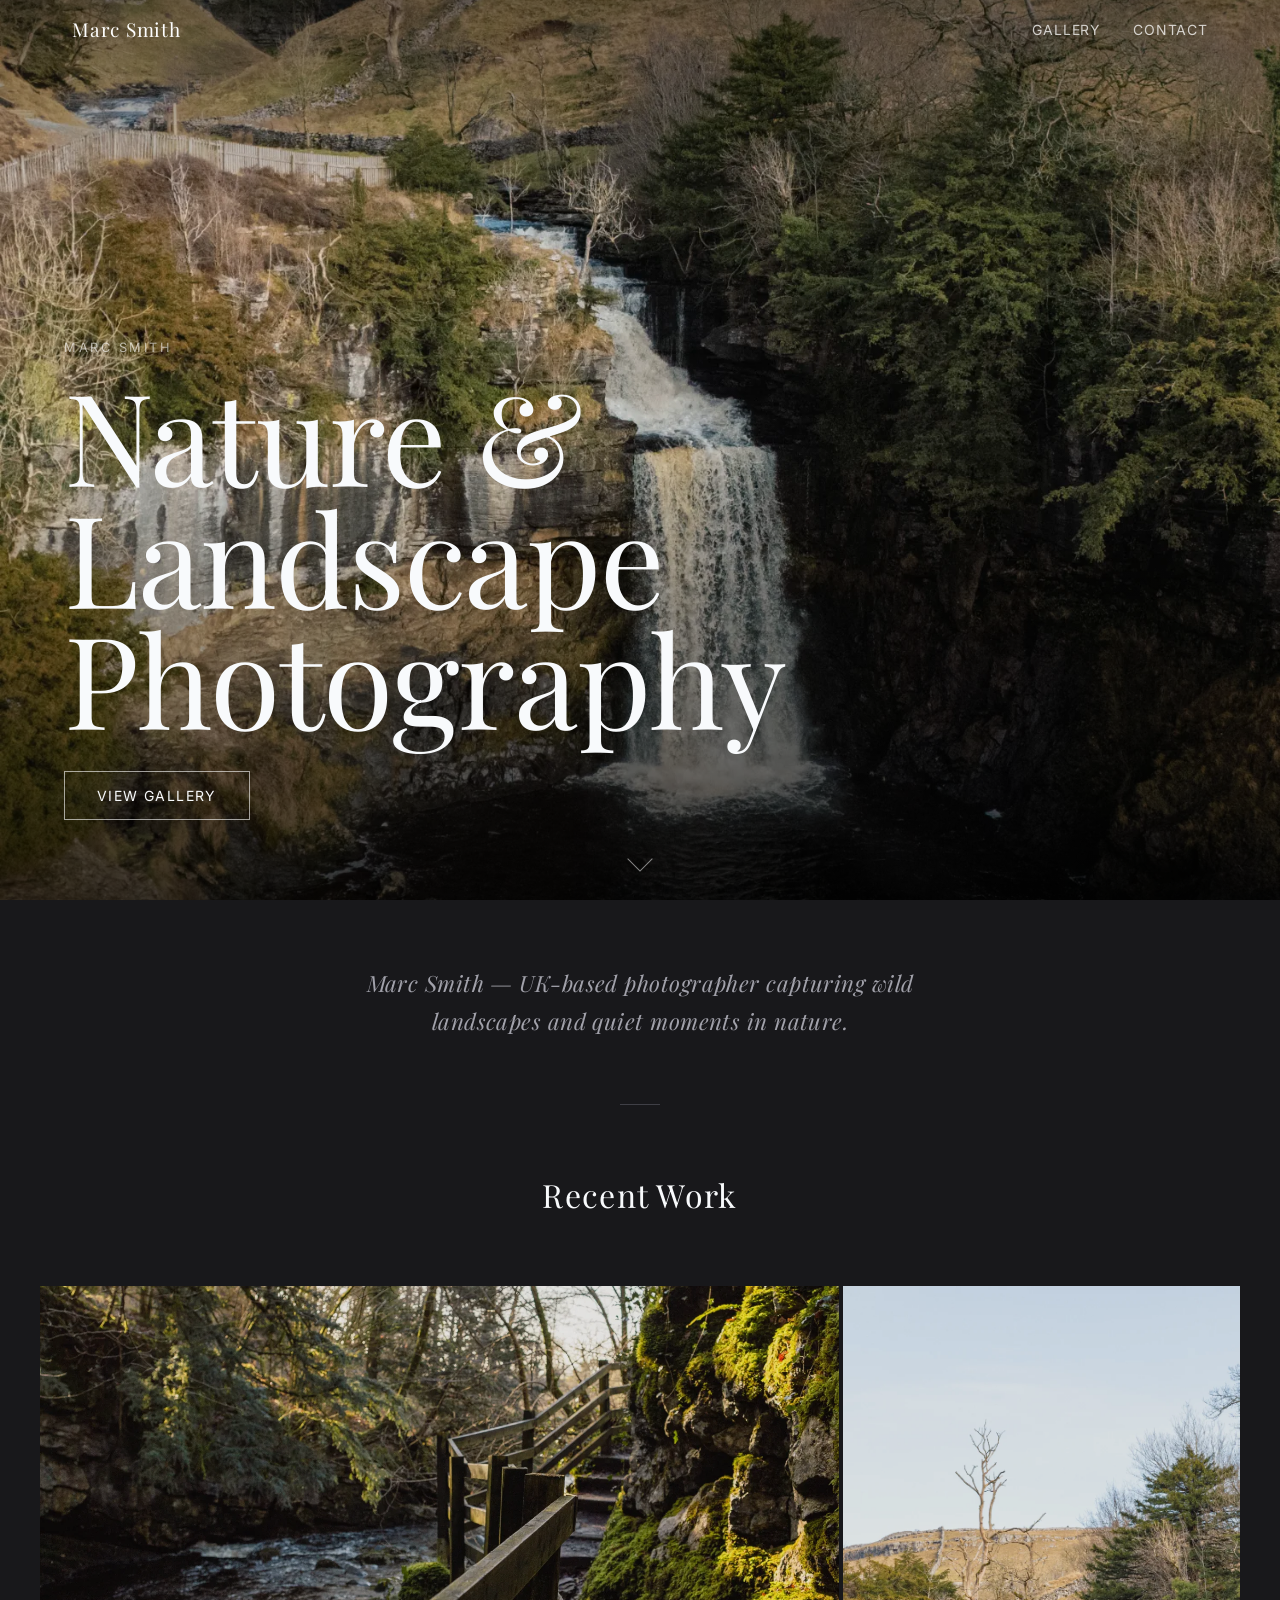
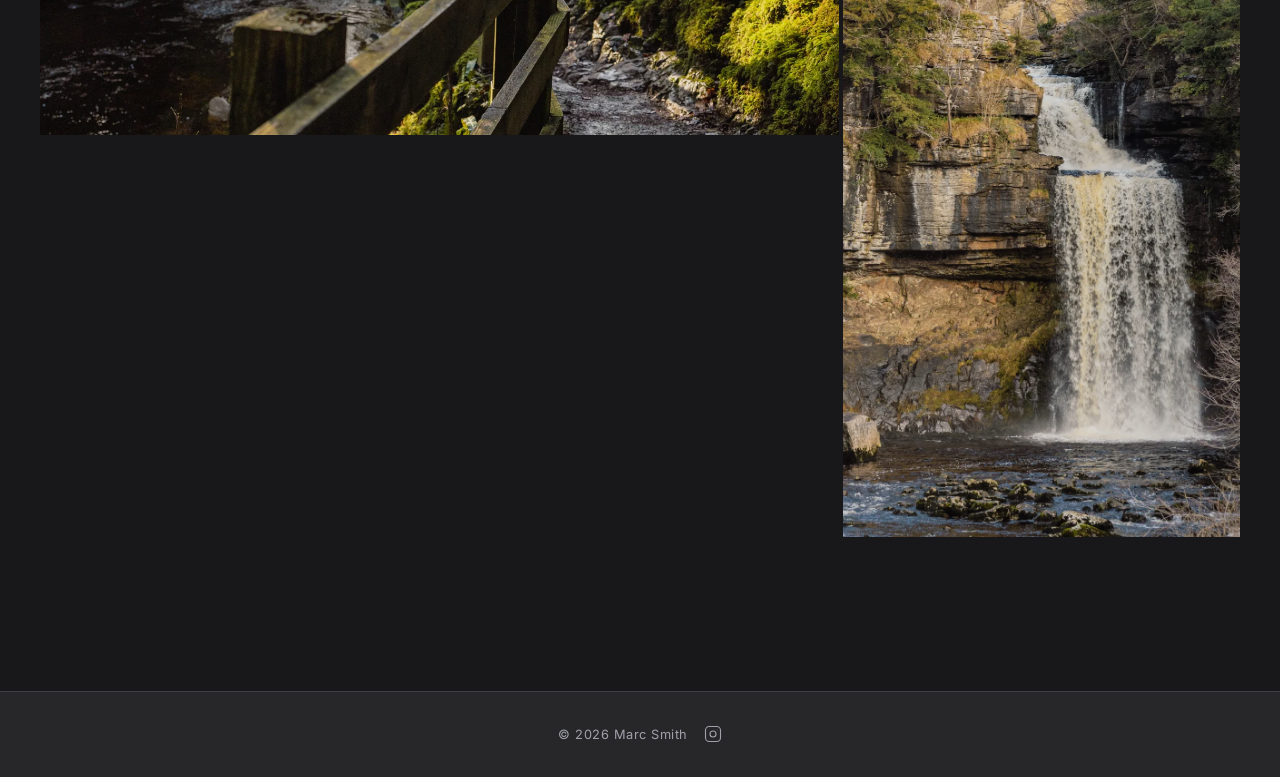
==== commit ddc2edbe: "Apply UI/UX Pro Max skill recommendations Colors: Photography Studio palette (#18181b bg, #27272a su" ====
--- a/index.html
+++ b/index.html
@@ -6,7 +6,7 @@
   <title>Photography Portfolio</title>
   <link rel="preconnect" href="https://fonts.googleapis.com">
   <link rel="preconnect" href="https://fonts.gstatic.com" crossorigin>
-  <link href="https://fonts.googleapis.com/css2?family=Playfair+Display:wght@300;400&display=swap" rel="stylesheet">
+  <link href="https://fonts.googleapis.com/css2?family=Inter:wght@300;400;500&family=Playfair+Display:wght@300;400&display=swap" rel="stylesheet">
   <link rel="stylesheet" href="styles.css">
 </head>
 <body>
--- a/styles.css
+++ b/styles.css
@@ -2,19 +2,21 @@
    CSS Custom Properties — Design Tokens
    ============================================================ */
 :root {
-  --color-bg: #0f0f0f;
-  --color-surface: #181818;
-  --color-border: #2a2a2a;
-  --color-text: #e8e8e8;
-  --color-text-muted: #888888;
+  /* Photography Studio palette — skill recommendation */
+  --color-bg: #18181b;
+  --color-surface: #27272a;
+  --color-border: #3f3f46;
+  --color-text: #f8fafc;
+  --color-text-muted: #a1a1aa;
   --color-accent: #f0ece4;
   --color-btn-bg: #f0ece4;
-  --color-btn-text: #0f0f0f;
-
-  --font-family: -apple-system, BlinkMacSystemFont, 'Segoe UI', Roboto, Helvetica, Arial, sans-serif;
+  --color-btn-text: #18181b;
+
+  /* Playfair Display + Inter — skill recommendation for editorial/luxury */
+  --font-family: 'Inter', -apple-system, BlinkMacSystemFont, sans-serif;
   --font-heading: 'Playfair Display', Georgia, serif;
   --font-size-base: 16px;
-  --line-height-base: 1.6;
+  --line-height-base: 1.65;
 
   --header-height: 60px;
   --max-width: 1200px;
@@ -81,6 +83,23 @@
 .site-header.scrolled {
   background-color: var(--color-surface);
   border-bottom-color: var(--color-border);
+}
+
+.site-header:not(.scrolled) .nav-link {
+  color: rgba(255, 255, 255, 0.75);
+}
+
+.site-header:not(.scrolled) .nav-link:hover,
+.site-header:not(.scrolled) .nav-link.active {
+  color: white;
+}
+
+.site-header:not(.scrolled) .site-logo {
+  color: white;
+}
+
+.site-header:not(.scrolled) .hamburger-bar {
+  background-color: white;
 }
 
 .header-inner {
@@ -212,8 +231,9 @@
   inset: 0;
   background: linear-gradient(
     to bottom,
-    rgba(0, 0, 0, 0.1) 0%,
-    rgba(0, 0, 0, 0.15) 40%,
+    rgba(0, 0, 0, 0.5) 0%,
+    rgba(0, 0, 0, 0.05) 25%,
+    rgba(0, 0, 0, 0.05) 50%,
     rgba(0, 0, 0, 0.75) 100%
   );
 }
@@ -359,7 +379,7 @@
   height: 100%;
   object-fit: cover;
   opacity: 0.9;
-  transition: transform 0.6s ease, opacity 0.4s ease;
+  transition: transform 0.3s ease, opacity 0.3s ease;
 }
 
 .featured-overlay {
@@ -414,7 +434,7 @@
 .fade-in {
   opacity: 0;
   transform: translateY(20px);
-  transition: opacity 0.6s ease, transform 0.6s ease;
+  transition: opacity 0.4s ease, transform 0.4s ease;
 }
 
 .fade-in.visible {
@@ -490,58 +510,97 @@
 /* ============================================================
    Gallery Page
    ============================================================ */
-.gallery-page {
-  padding-top: calc(var(--header-height) + var(--spacing-xl));
-  padding-bottom: var(--spacing-xl);
-}
-
-.gallery-header {
-  display: flex;
-  align-items: center;
-  justify-content: space-between;
-  max-width: var(--max-width);
-  margin: 0 auto var(--spacing-xl);
-  padding: 0 var(--spacing-lg);
-  flex-wrap: wrap;
-  gap: var(--spacing-md);
-}
-
-.gallery-page-title {
+.gallery-layout {
+  display: grid;
+  grid-template-columns: 160px 1fr;
+  padding-top: var(--header-height);
+  min-height: calc(100vh - var(--header-height));
+}
+
+.gallery-sidebar {
+  position: sticky;
+  top: var(--header-height);
+  height: calc(100vh - var(--header-height));
+  padding: var(--spacing-xl) var(--spacing-lg);
+  border-right: 1px solid var(--color-border);
+  display: flex;
+  flex-direction: column;
+}
+
+.gallery-sidebar-title {
   font-family: var(--font-heading);
-  font-size: clamp(2rem, 4vw, 3rem);
-  font-weight: 300;
-  letter-spacing: 0.02em;
-  color: var(--color-text);
+  font-size: 1rem;
+  font-weight: 400;
+  letter-spacing: 0.06em;
+  text-transform: uppercase;
+  color: var(--color-text-muted);
+  margin-bottom: var(--spacing-xl);
 }
 
 .gallery-filters {
   display: flex;
-  gap: var(--spacing-sm);
+  flex-direction: column;
+  gap: 0.2rem;
 }
 
 .filter-btn {
   background: none;
-  border: 1px solid var(--color-border);
-  color: var(--color-text-muted);
-  font-size: 0.75rem;
-  letter-spacing: 0.1em;
+  border: none;
+  color: var(--color-text-muted);
+  font-size: 0.8rem;
+  letter-spacing: 0.08em;
   text-transform: uppercase;
-  padding: 0.4rem 1rem;
+  padding: 0.4rem 0;
   cursor: pointer;
-  transition: color 0.2s ease, border-color 0.2s ease;
-}
-
-.filter-btn:hover,
+  text-align: left;
+  transition: color 0.2s ease;
+}
+
+.filter-btn:hover {
+  color: var(--color-text);
+}
+
 .filter-btn.active {
   color: var(--color-text);
-  border-color: var(--color-text);
 }
 
 .gallery-grid {
   display: grid;
   grid-template-columns: repeat(3, 1fr);
   gap: 4px;
-  padding: 0 4px;
+  padding: var(--spacing-xl) var(--spacing-lg) var(--spacing-xl) var(--spacing-md);
+  align-content: start;
+}
+
+@media (max-width: 768px) {
+  .gallery-layout {
+    grid-template-columns: 1fr;
+  }
+
+  .gallery-sidebar {
+    position: static;
+    height: auto;
+    flex-direction: row;
+    align-items: center;
+    justify-content: space-between;
+    padding: var(--spacing-md) var(--spacing-lg);
+    border-right: none;
+    border-bottom: 1px solid var(--color-border);
+  }
+
+  .gallery-sidebar-title {
+    margin-bottom: 0;
+  }
+
+  .gallery-filters {
+    flex-direction: row;
+    gap: var(--spacing-sm);
+  }
+
+  .gallery-grid {
+    padding: var(--spacing-md) var(--spacing-sm);
+    grid-template-columns: repeat(2, 1fr);
+  }
 }
 
 .gallery-item {
@@ -556,7 +615,7 @@
   width: 100%;
   height: 100%;
   object-fit: cover;
-  transition: transform 0.5s ease, opacity 0.3s ease;
+  transition: transform 0.3s ease, opacity 0.25s ease;
   opacity: 0.88;
 }
 
@@ -812,3 +871,53 @@
     padding: var(--spacing-xl) var(--spacing-lg);
   }
 }
+
+/* ============================================================
+   Focus States — Accessibility (skill: focus-states)
+   ============================================================ */
+:focus-visible {
+  outline: 2px solid var(--color-accent);
+  outline-offset: 3px;
+}
+
+.filter-btn:focus-visible,
+.nav-link:focus-visible,
+.btn:focus-visible,
+.lightbox-close:focus-visible,
+.lightbox-prev:focus-visible,
+.lightbox-next:focus-visible {
+  outline: 2px solid var(--color-accent);
+  outline-offset: 3px;
+}
+
+/* ============================================================
+   Touch Targets — min 44x44px (skill: touch-target-size)
+   ============================================================ */
+.filter-btn {
+  min-height: 44px;
+  min-width: 44px;
+}
+
+.nav-toggle {
+  min-height: 44px;
+  min-width: 44px;
+}
+
+/* ============================================================
+   Reduced Motion (skill: reduced-motion)
+   ============================================================ */
+@media (prefers-reduced-motion: reduce) {
+  *, *::before, *::after {
+    animation-duration: 0.01ms !important;
+    animation-iteration-count: 1 !important;
+    transition-duration: 0.01ms !important;
+  }
+
+  .hero-content {
+    animation: none;
+  }
+
+  .scroll-arrow {
+    animation: none;
+  }
+}
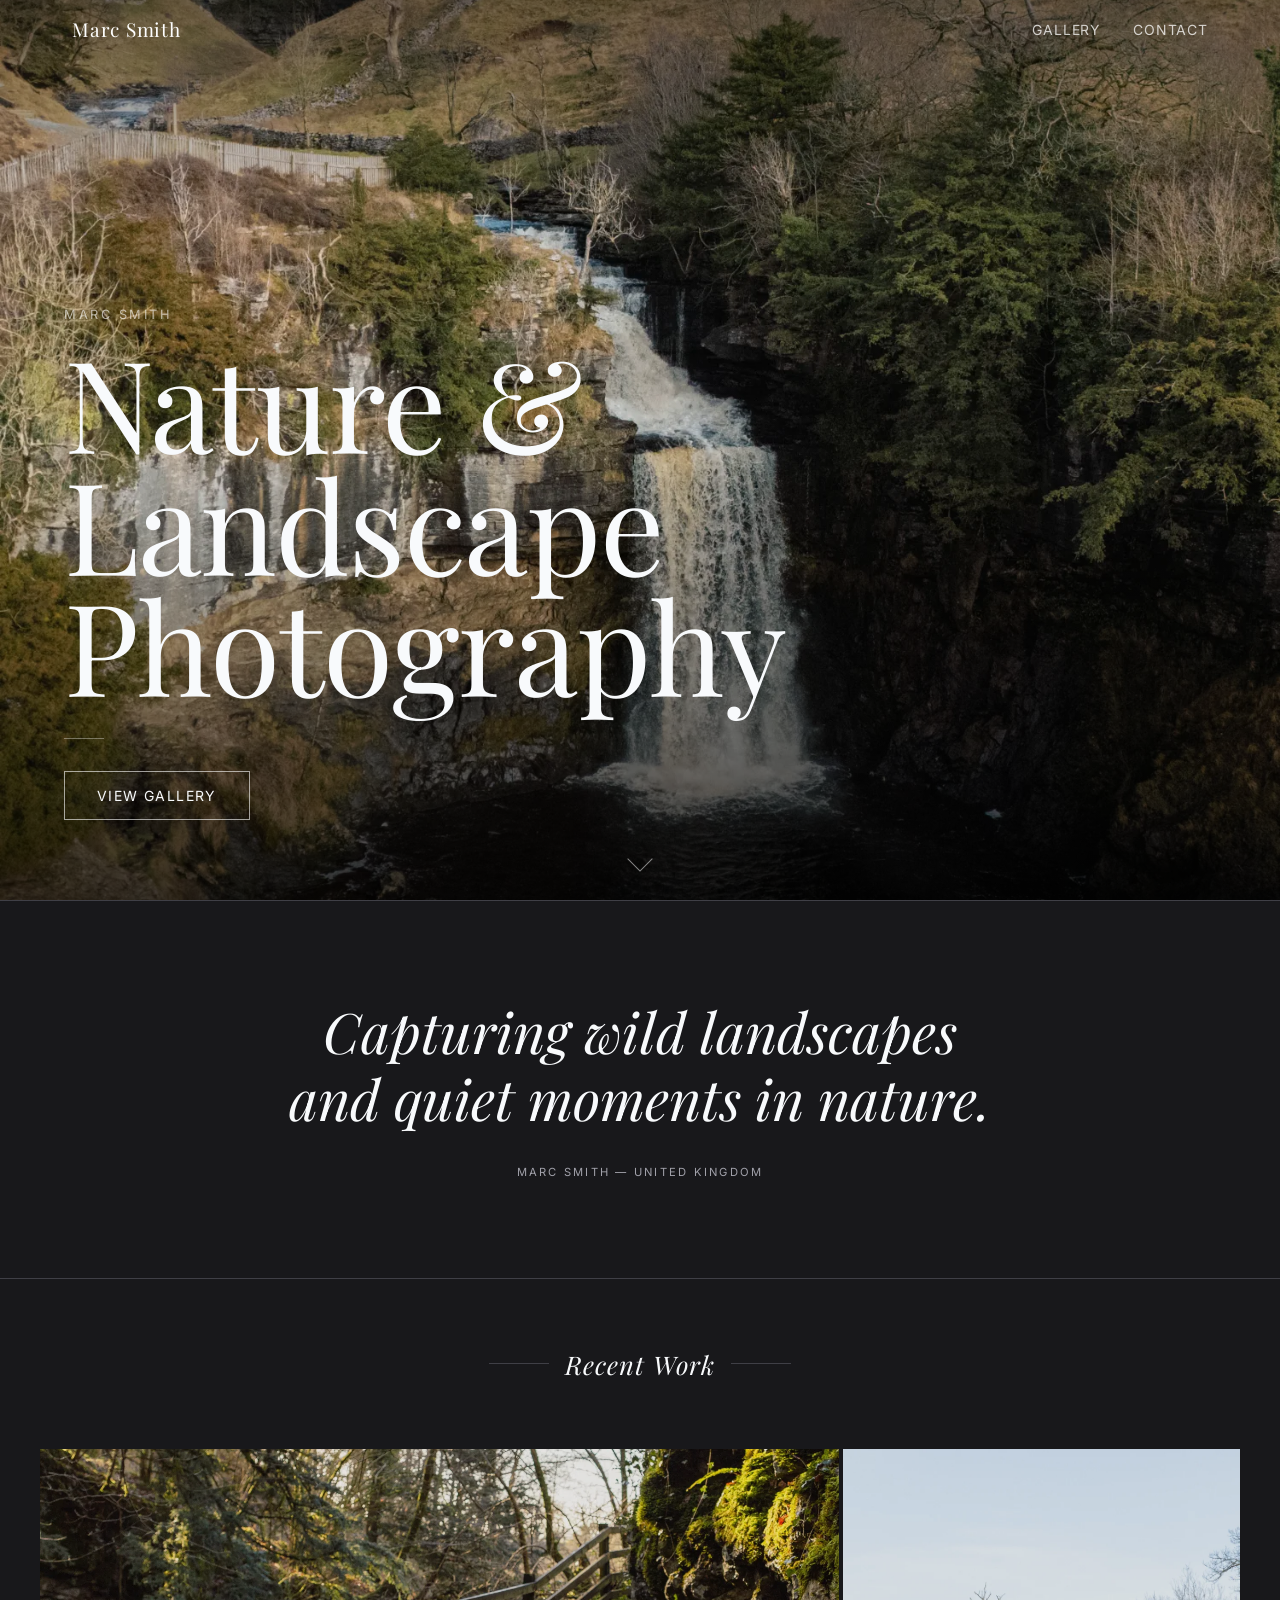
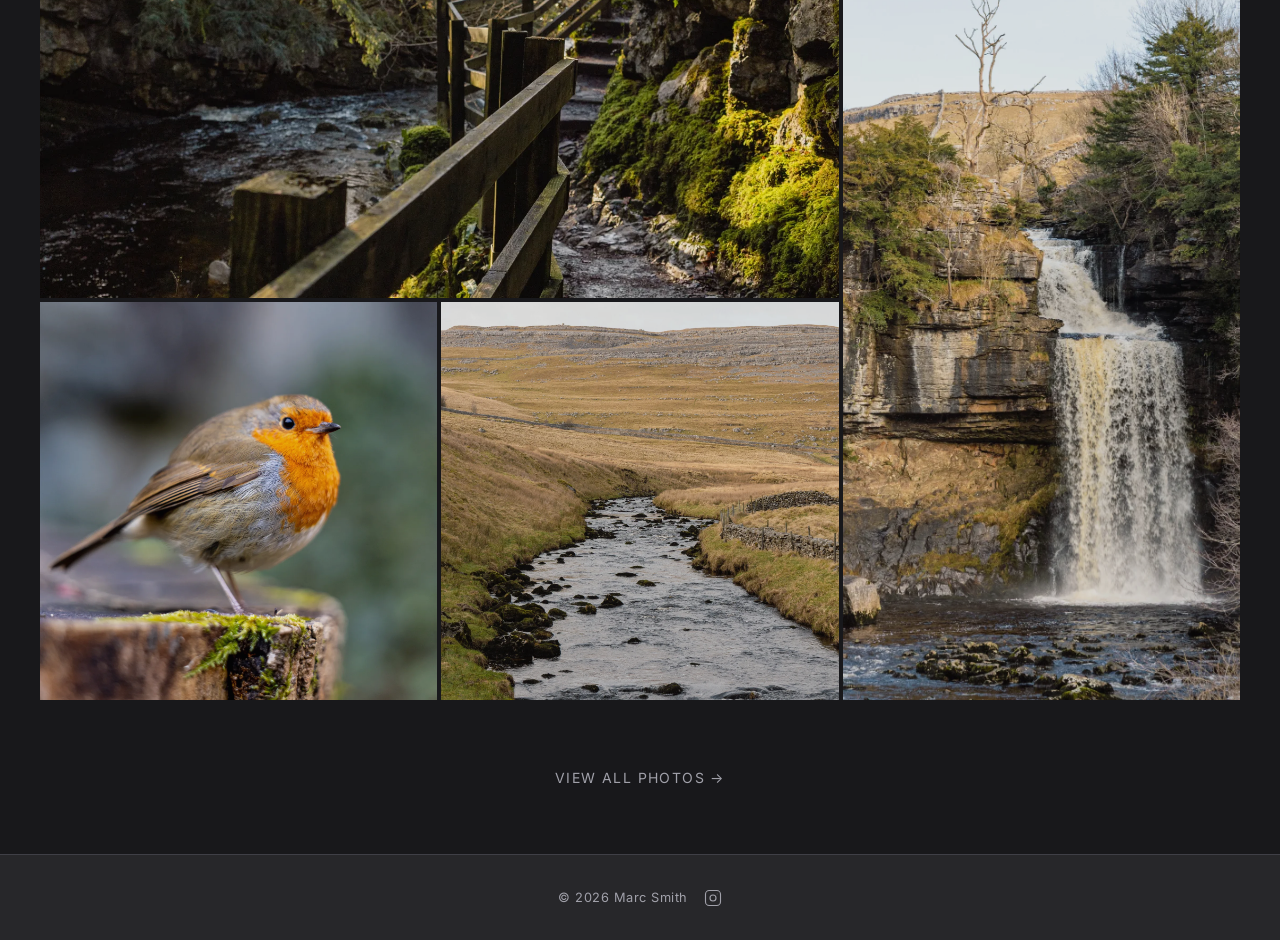
==== commit ed1ac6f1: "Polish homepage and gallery visual design - About section: large italic pull quote with attribution " ====
--- a/index.html
+++ b/index.html
@@ -32,6 +32,7 @@
       <div class="hero-content">
         <p class="hero-eyebrow">Marc Smith</p>
         <h1 class="hero-title">Nature &amp;<br>Landscape<br>Photography</h1>
+        <span class="hero-rule" aria-hidden="true"></span>
         <a href="gallery.html" class="btn btn-outline">View Gallery</a>
       </div>
       <div class="scroll-indicator" aria-hidden="true">
@@ -41,11 +42,12 @@
 
     <section class="about-teaser fade-in">
       <div class="about-inner">
-        <p class="about-text">Marc Smith &mdash; UK-based photographer capturing wild landscapes and quiet moments in nature.</p>
+        <blockquote class="about-quote">
+          Capturing wild landscapes<br>and quiet moments in nature.
+        </blockquote>
+        <cite class="about-cite">Marc Smith &mdash; United Kingdom</cite>
       </div>
     </section>
-
-    <div class="section-divider"></div>
 
     <section class="featured">
       <div class="featured-inner">
--- a/styles.css
+++ b/styles.css
@@ -265,6 +265,14 @@
   color: var(--color-text);
 }
 
+.hero-rule {
+  display: block;
+  width: 40px;
+  height: 1px;
+  background: rgba(255, 255, 255, 0.35);
+  margin-bottom: var(--spacing-lg);
+}
+
 .scroll-indicator {
   position: absolute;
   bottom: 2rem;
@@ -292,33 +300,35 @@
    About Teaser (index.html)
    ============================================================ */
 .about-teaser {
-  padding: var(--spacing-xl) var(--spacing-lg);
+  padding: calc(var(--spacing-xl) * 1.5) var(--spacing-lg);
   text-align: center;
+  border-top: 1px solid var(--color-border);
+  border-bottom: 1px solid var(--color-border);
 }
 
 .about-inner {
-  max-width: 600px;
+  max-width: 820px;
   margin: 0 auto;
 }
 
-.about-text {
+.about-quote {
   font-family: var(--font-heading);
-  font-size: clamp(1.1rem, 2vw, 1.4rem);
+  font-size: clamp(2rem, 4.5vw, 3.5rem);
   font-weight: 300;
   font-style: italic;
-  color: var(--color-text-muted);
-  letter-spacing: 0.02em;
-  line-height: 1.7;
-}
-
-/* ============================================================
-   Section Divider
-   ============================================================ */
-.section-divider {
-  width: 40px;
-  height: 1px;
-  background-color: var(--color-border);
-  margin: 0 auto;
+  color: var(--color-text);
+  line-height: 1.2;
+  margin: 0 auto var(--spacing-lg);
+  quotes: none;
+}
+
+.about-cite {
+  display: block;
+  font-size: 0.7rem;
+  letter-spacing: 0.2em;
+  text-transform: uppercase;
+  color: var(--color-text-muted);
+  font-style: normal;
 }
 
 /* ============================================================
@@ -344,11 +354,25 @@
 
 .featured-title {
   font-family: var(--font-heading);
-  font-size: clamp(1.4rem, 2.5vw, 2rem);
+  font-size: clamp(1.2rem, 2vw, 1.6rem);
   font-weight: 400;
+  font-style: italic;
   letter-spacing: 0.04em;
   margin-bottom: var(--spacing-xl);
   color: var(--color-text);
+  display: flex;
+  align-items: center;
+  justify-content: center;
+  gap: var(--spacing-md);
+}
+
+.featured-title::before,
+.featured-title::after {
+  content: '';
+  height: 1px;
+  width: 60px;
+  background: var(--color-border);
+  flex-shrink: 0;
 }
 
 .featured-grid {
@@ -562,6 +586,12 @@
 
 .filter-btn.active {
   color: var(--color-text);
+}
+
+.filter-count {
+  font-size: 0.65rem;
+  color: var(--color-text-muted);
+  margin-left: 0.3rem;
 }
 
 .gallery-grid {
